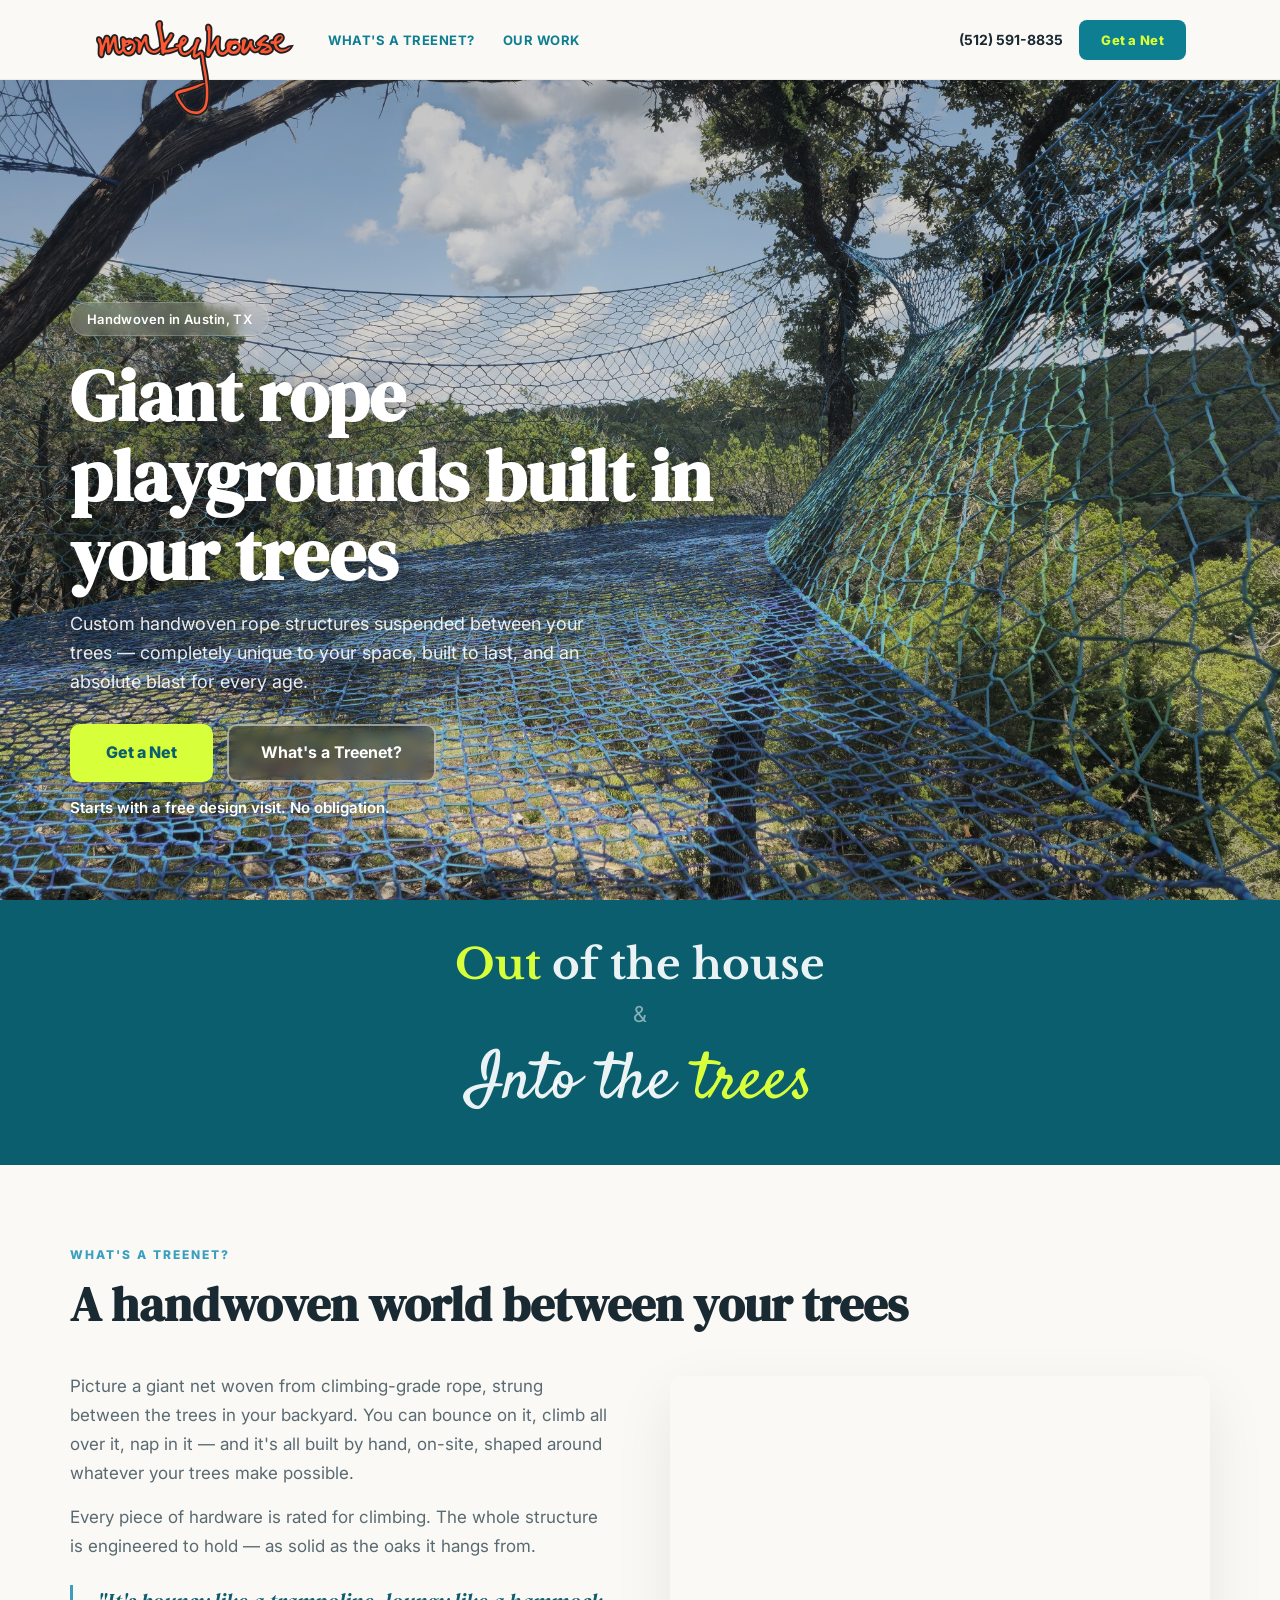
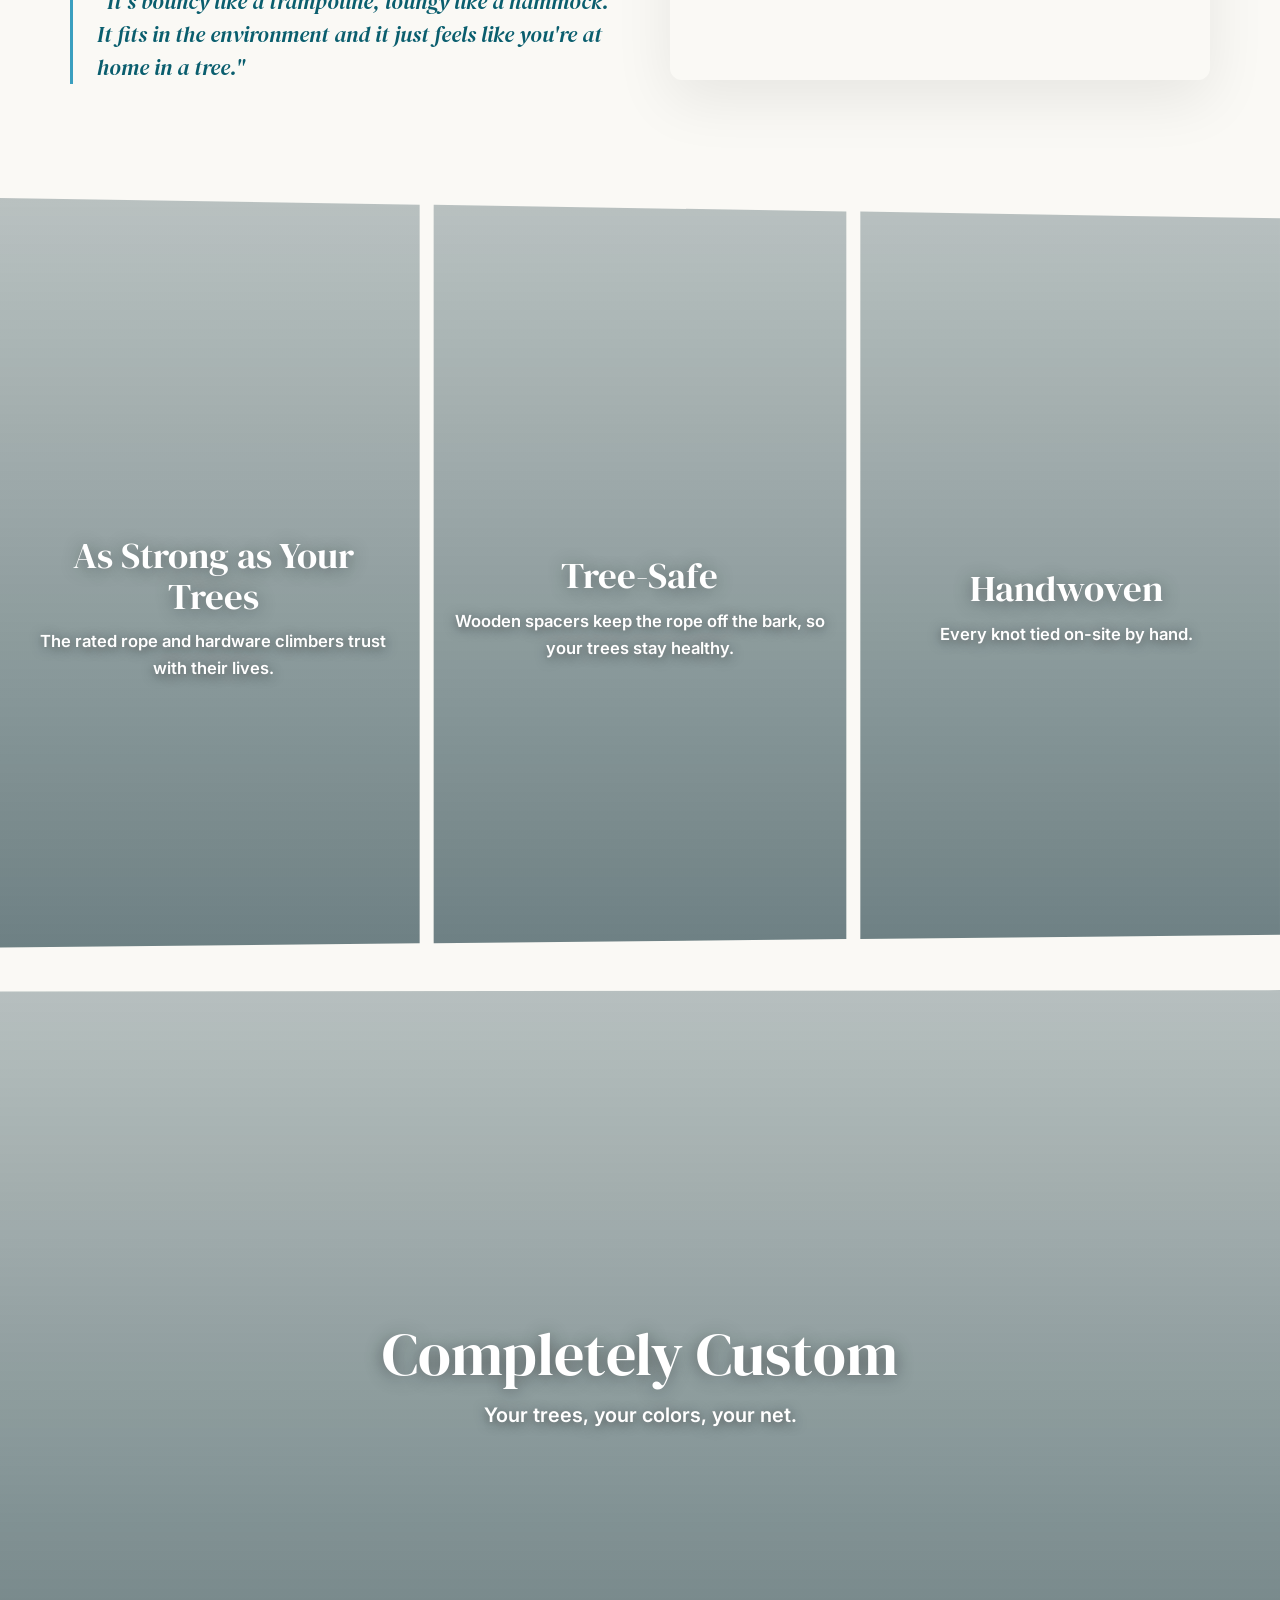
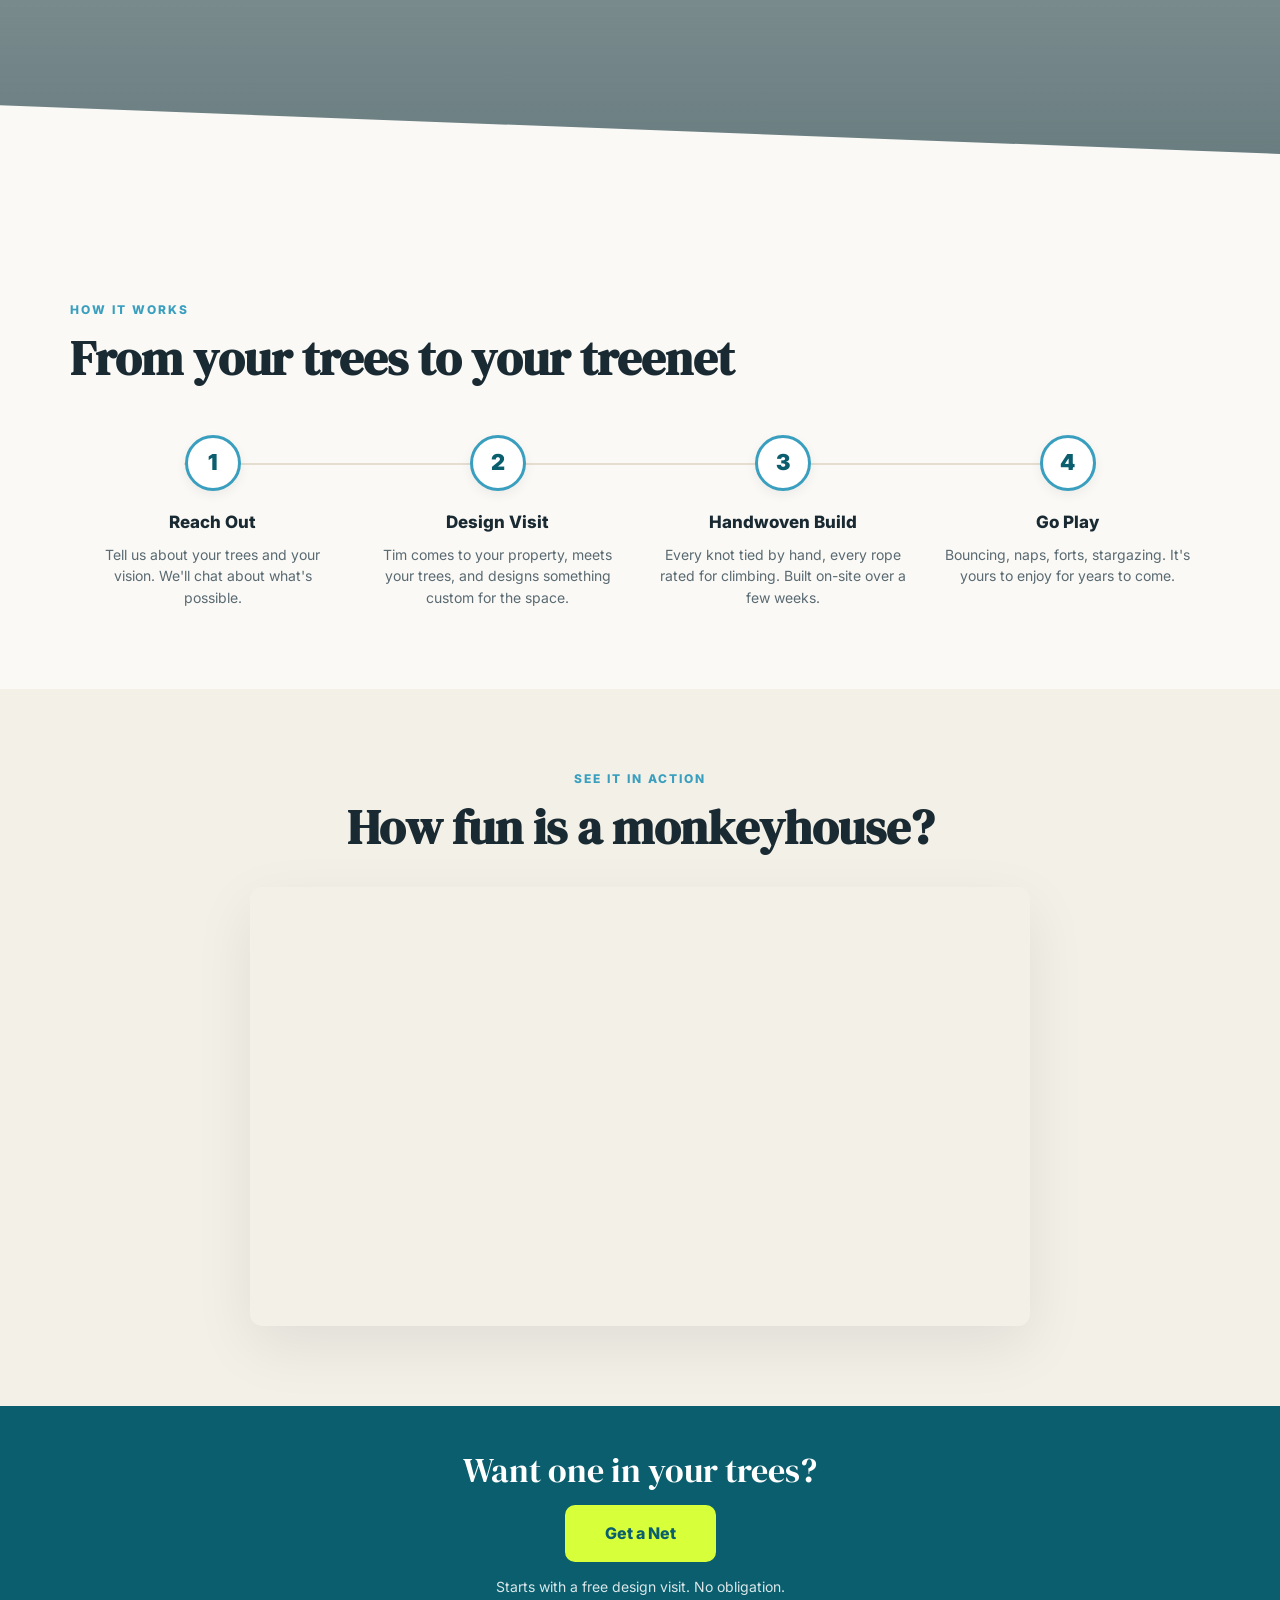
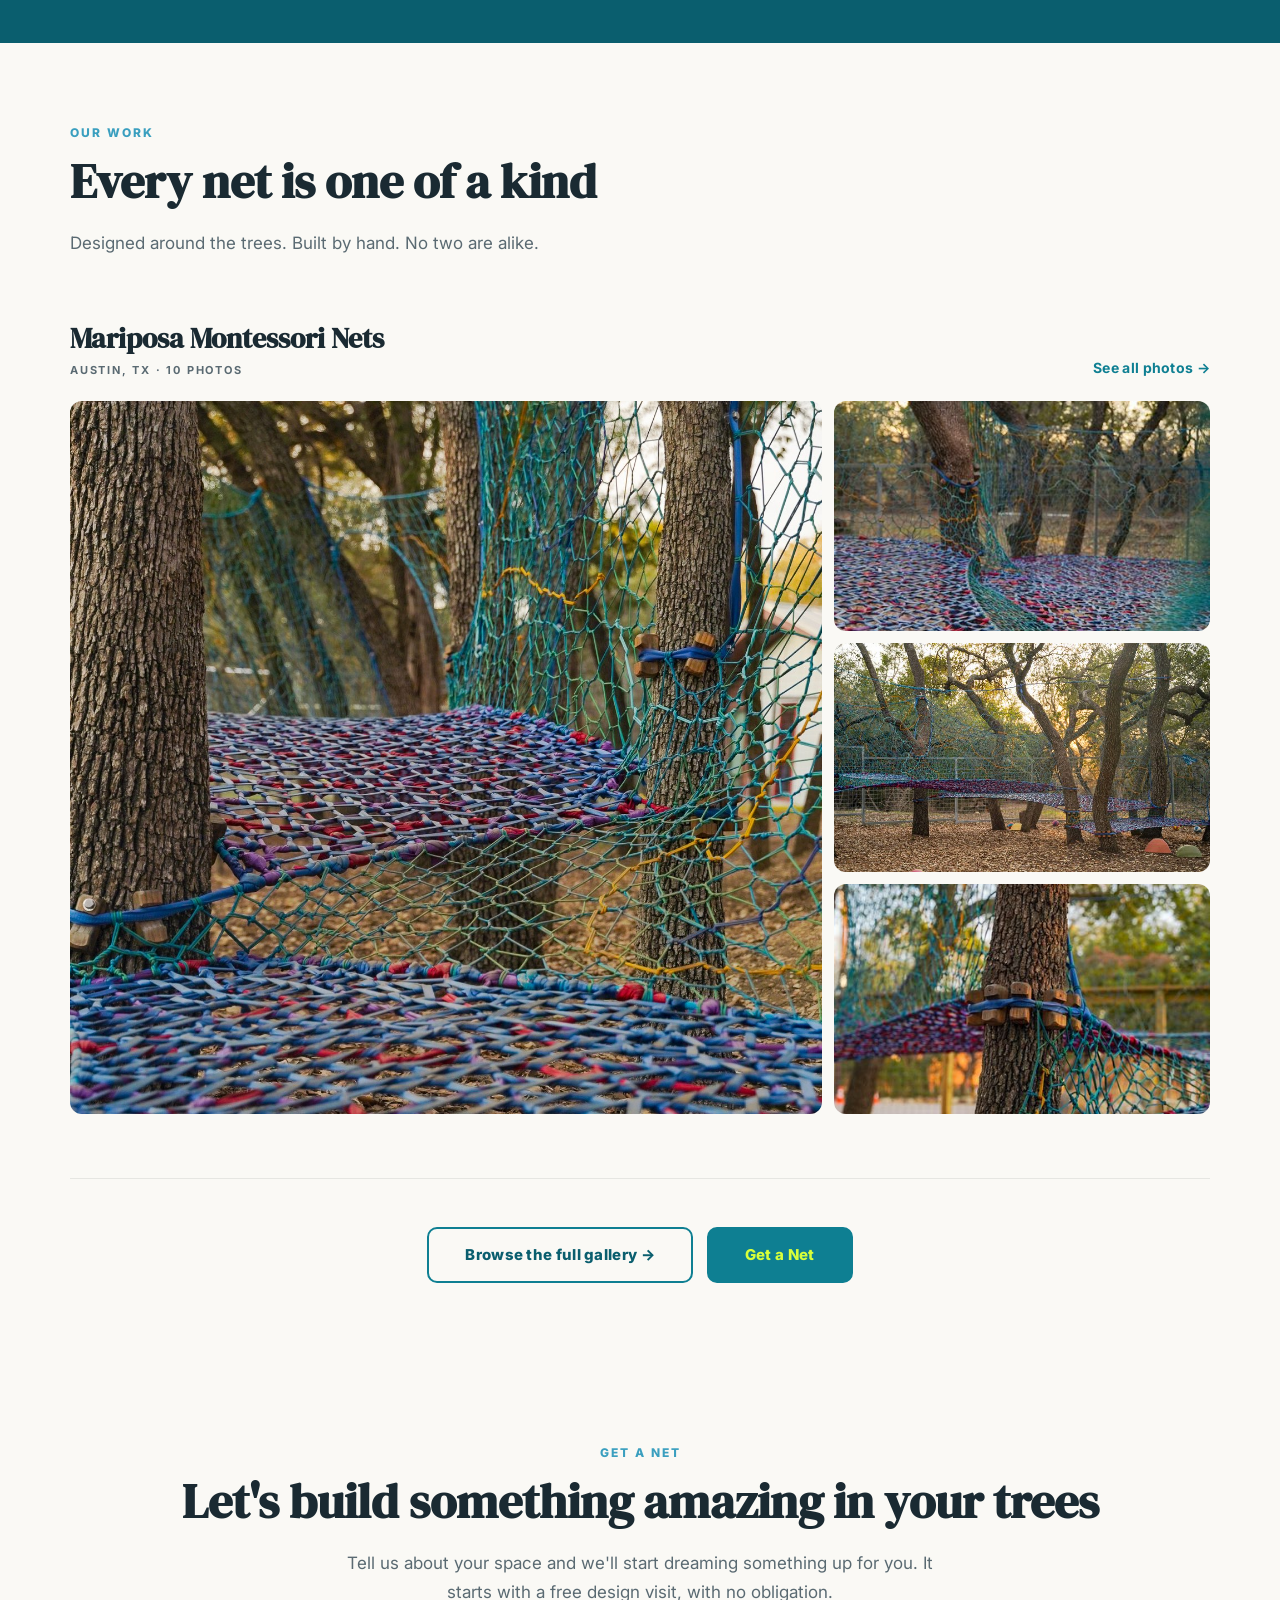
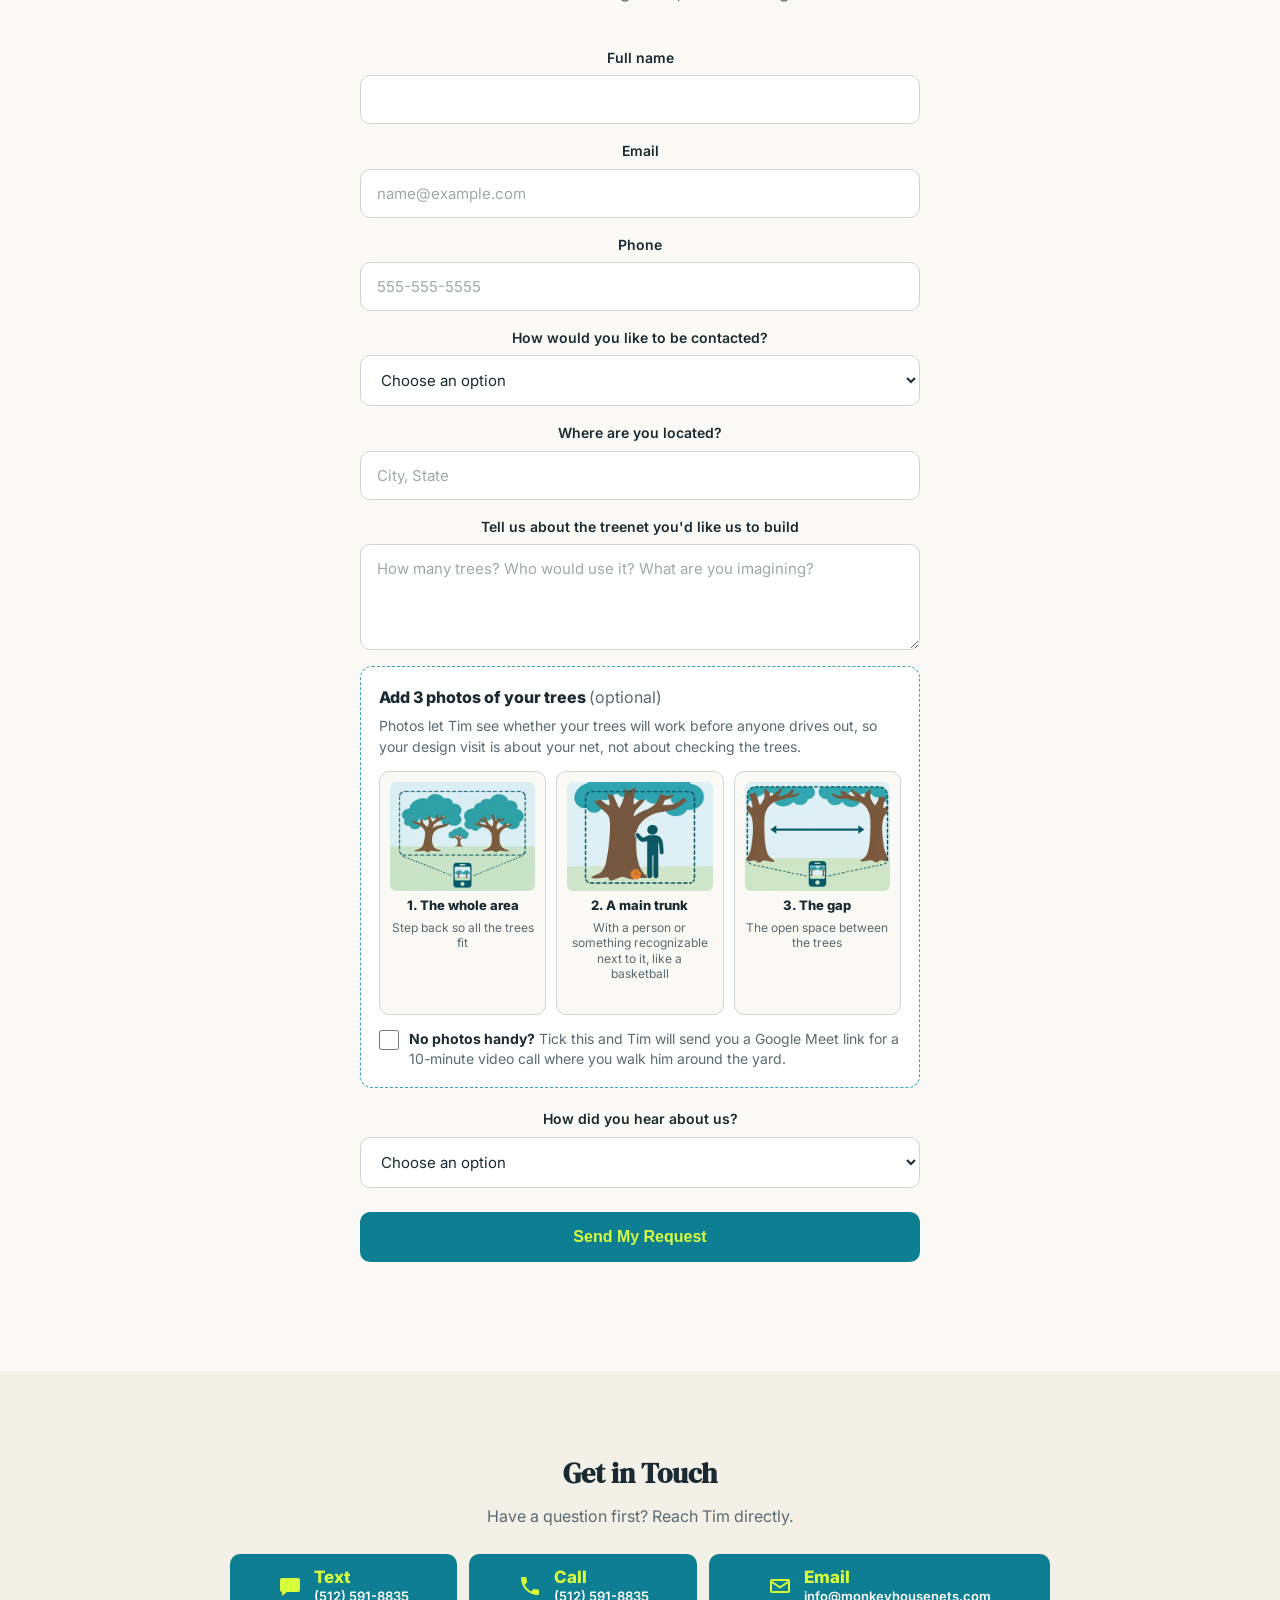
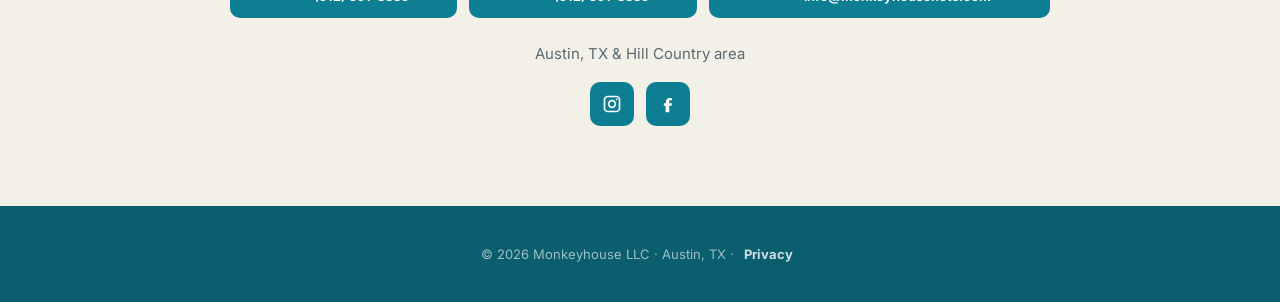
==== index.html @ 9260297c "Phone: nav buttons right-aligned, room around the hero badge, hide the small hero line Co-Authored-B" ====
<!doctype html>
<html lang="en">
<head>
  <meta charset="utf-8" />
  <meta name="viewport" content="width=device-width, initial-scale=1" />
  <title>Monkeyhouse Treenets — Custom Handwoven Treenets in Austin, TX</title>
  <meta name="description" content="Custom handwoven treenets in Austin, TX. Play, lounge, and explore in the trees." />
  <link rel="canonical" href="https://www.monkeyhousenets.com/" />
  <link rel="icon" href="/favicon.ico" sizes="48x48" />
  <link rel="apple-touch-icon" href="/apple-touch-icon.png" />
  <link rel="preload" as="image" href="hero.jpg" fetchpriority="high" />
  <meta property="og:site_name" content="Monkeyhouse Treenets" />
  <meta property="og:type" content="website" />
  <meta property="og:url" content="https://www.monkeyhousenets.com/" />
  <meta property="og:title" content="Monkeyhouse Treenets — Custom Handwoven Treenets in Austin, TX" />
  <meta property="og:description" content="Custom handwoven treenets in Austin, TX. Play, lounge, and explore in the trees." />
  <meta property="og:image" content="https://www.monkeyhousenets.com/og-image.jpg" />
  <meta property="og:image:width" content="1200" />
  <meta property="og:image:height" content="630" />
  <meta name="twitter:card" content="summary_large_image" />
  <link rel="preconnect" href="https://fonts.googleapis.com" />
  <link href="https://fonts.googleapis.com/css2?family=DM+Serif+Display&family=Inter:wght@400;600;700;800&family=Libre+Baskerville:wght@700&family=Satisfy&display=swap" rel="stylesheet" />
  <link rel="stylesheet" href="site.css" />
  <link rel="stylesheet" href="lightbox.css" />
  <style>
    /* === MONKEYHOUSE — based on iteration-2-a ===
       Editorial foundation, intro band, trust strip, linear How It Works.
       Videos: explainer = lGE6RxsOahc, fun = nJPGnibpANs */

    [id] {
      scroll-margin-top: 40px;
    }

    /* --- HERO --- */
    .hero {
      margin-top: var(--nav-h);
      min-height: calc(100vh - var(--nav-h));
      background: linear-gradient(170deg, rgba(0,0,0,.25) 0%, rgba(0,0,0,.10) 60%), url("hero.jpg");
      background-size: cover; background-position: center 40%;
      display: flex; align-items: flex-end;
      padding: 0 24px 80px;
    }
    .hero-content { max-width: 1140px; margin: 0 auto; width: 100%; }
    .hero-badge {
      display: inline-block; background: rgba(255,255,255,.15);
      backdrop-filter: blur(6px);
      border: 1px solid rgba(255,255,255,.2);
      padding: 6px 16px; border-radius: 100px;
      color: #fff; font-size: 13px; font-weight: 600; letter-spacing: .3px;
      margin-bottom: 20px;
    }
    .hero h1 {
      font-family: 'DM Serif Display', serif;
      font-size: clamp(42px, 6vw, 72px);
      color: #fff; line-height: 1.1; max-width: 700px;
      text-shadow: 0 4px 30px rgba(0,0,0,.4);
      margin-bottom: 16px;
    }
    .hero p {
      color: rgba(255,255,255,.9);
      font-size: 18px; max-width: 520px; line-height: 1.6;
      text-shadow: 0 2px 10px rgba(0,0,0,.3);
      margin-bottom: 28px;
    }
    .hero-ctas { display: flex; gap: 14px; flex-wrap: wrap; }
    .hero .hero-note {
      margin: 14px 0 0; font-size: 15px; font-weight: 600;
      color: #fff; text-shadow: 0 2px 10px rgba(0,0,0,.55);
    }
    /* Phones: room around the badge, and no small line under the buttons (Tim, 2026-11-11) */
    @media (max-width: 768px) {
      .hero { padding-top: 30px; }
      .hero-badge { margin-bottom: 30px; }
      .hero .hero-note { display: none; }
    }
    .btn-primary {
      display: inline-block;
      background: var(--neon); color: var(--teal-deep);
      padding: 16px 36px; border-radius: 10px;
      font-weight: 800; font-size: 16px; text-decoration: none;
      transition: transform .2s, box-shadow .2s;
      box-shadow: 0 8px 30px rgba(0,0,0,.2);
    }
    .btn-primary:hover { transform: translateY(-2px); box-shadow: 0 12px 40px rgba(0,0,0,.3); }
    .btn-secondary {
      display: inline-block;
      background: rgba(0,0,0,.35); color: #fff;
      border: 2px solid rgba(255,255,255,.5);
      backdrop-filter: blur(6px);
      padding: 14px 32px; border-radius: 10px;
      font-weight: 700; font-size: 16px; text-decoration: none;
      transition: border-color .2s, background .2s;
    }
    .btn-secondary:hover { border-color: #fff; background: rgba(0,0,0,.5); }

    /* --- INTRO BAND --- */
    .intro-band {
      background: var(--teal-deep); color: #fff;
      text-align: center; padding: 32px 24px;
    }
    .intro-band p {
      max-width: 720px; margin: 0 auto; line-height: 1.55;
    }
    .band-formal {
      font-family: 'Libre Baskerville', serif;
      font-size: clamp(26px, 4vw, 42px);
      font-weight: 700; color: rgba(255,255,255,.92);
      margin: 0; line-height: 1.3;
    }
    .band-formal em { font-style: normal; color: var(--neon); }
    .band-amp {
      font-size: 22px; color: rgba(255,255,255,.5);
      margin: 4px 0;
    }
    .band-playful {
      font-family: 'Satisfy', cursive;
      font-size: clamp(40px, 6vw, 66px);
      color: rgba(255,255,255,.92);
      margin: 0; line-height: 1.3;
    }
    .band-playful em { font-style: normal; color: var(--neon); }

    /* --- SECTIONS --- */
    section { padding: 80px 24px; }
    .section-inner { max-width: 1140px; margin: 0 auto; }
    .section-label {
      font-size: 12px; font-weight: 800; letter-spacing: 2px; text-transform: uppercase;
      color: var(--teal); margin-bottom: 12px;
    }
    .section-title {
      font-family: 'DM Serif Display', serif;
      font-size: clamp(32px, 4vw, 48px);
      color: var(--text); line-height: 1.15; margin-bottom: 20px;
    }
    .section-body { font-size: 17px; color: var(--text-light); max-width: 620px; line-height: 1.7; }

    /* --- WHAT'S A TREENET --- */
    .whats-section { background: var(--cream); }
    .whats-grid { display: grid; grid-template-columns: 1fr 1fr; gap: 60px; align-items: center; margin-top: 40px; }
    .whats-video {
      border-radius: 12px; overflow: hidden;
      box-shadow: 0 20px 60px rgba(0,0,0,.08);
    }
    .whats-video iframe { width: 100%; aspect-ratio: 16/9; display: block; border: 0; }
    .whats-quote {
      font-family: 'DM Serif Display', serif;
      font-size: 22px; color: var(--teal-deep); line-height: 1.5;
      border-left: 3px solid var(--teal); padding-left: 24px; margin-top: 24px;
      font-style: italic;
    }

    /* --- ABOUT TIM (currently hidden — see TODO below) --- */
    .about-section { background: var(--warm-white); }
    .about-grid {
      display: grid; grid-template-columns: 1fr 1.2fr; gap: 52px;
      align-items: center; margin-top: 40px;
    }
    .about-photo {
      aspect-ratio: 3/4; border-radius: 12px;
      background: linear-gradient(135deg, var(--teal) 0%, var(--teal-deep) 100%);
      display: flex; align-items: center; justify-content: center;
      color: rgba(255,255,255,.5); font-size: 15px; font-weight: 600;
      box-shadow: 0 20px 60px rgba(0,0,0,.08);
      overflow: hidden;
    }
    .about-photo img { width: 100%; height: 100%; object-fit: cover; display: block; }
    .about-text blockquote {
      font-family: 'DM Serif Display', serif;
      font-size: 20px; line-height: 1.55; color: var(--teal-deep);
      border-left: 3px solid var(--teal); padding-left: 22px; margin-top: 24px;
      font-style: italic;
    }

    /* --- HOW IT WORKS --- */
    .how-section { background: var(--cream); }
    .how-steps {
      display: grid; grid-template-columns: repeat(4, 1fr); gap: 0;
      margin-top: 48px; position: relative;
    }
    .how-steps::before {
      content: ''; position: absolute; top: 28px; left: 10%; right: 10%;
      height: 2px; background: var(--sand);
    }
    .how-step { text-align: center; position: relative; padding: 0 16px; }
    .how-num {
      width: 56px; height: 56px; border-radius: 50%;
      background: #fff; border: 3px solid var(--teal);
      color: var(--teal-deep); font-weight: 900; font-size: 22px;
      display: inline-flex; align-items: center; justify-content: center;
      margin-bottom: 18px; position: relative; z-index: 2;
      box-shadow: 0 4px 12px rgba(0,0,0,.06);
    }
    .how-step h3 { font-size: 17px; font-weight: 800; margin-bottom: 8px; color: var(--text); }
    .how-step p { font-size: 14px; color: var(--text-light); line-height: 1.55; }

    /* --- TRUST BANDS ---
       Four photo bands. Each photo is fixed to the screen and its band is a
       window onto it, so the page appears to slide over the photos. The
       cream breaks between bands are wedges, each a different shape: every
       band is clipped to a four-sided polygon, and neighbouring bands overlap
       by --z so the slanted edges meet. --a/--b are the left/right height of
       a band's top break, --a2/--b2 of the break below it, --wl/--wr the
       cream gap at the left/right end. Tim chose this look 2026-11-11. */
    .trust-bands { --z: calc(5vw + 56px); background: var(--cream); padding: 0; }
    .trust-band {
      position: relative; color: #fff; overflow: hidden;
      height: calc(72vh + 2 * var(--z)); margin-top: calc(-1 * var(--z));
      display: flex; align-items: center; justify-content: center;
      clip-path: polygon(0 calc(var(--a) + var(--wl)), 100% calc(var(--b) + var(--wr)),
                         100% calc(100% - var(--z) + var(--b2)), 0 calc(100% - var(--z) + var(--a2)));
    }
    .trust-band:first-child { margin-top: 0; }
    .trust-band img {
      position: fixed; inset: 0; width: 100%; height: 100%;
      object-fit: cover; object-position: var(--pos, center);
      transform: scale(var(--zoom, 1)); transform-origin: var(--zo, center);
    }
    .trust-band::after {
      content: ""; position: absolute; inset: 0;
      background: linear-gradient(180deg, rgba(6,40,48,.25), rgba(6,40,48,.62));
    }
    .trust-band-text { position: relative; z-index: 1; text-align: center; padding: 0 24px; max-width: 760px; }
    .trust-band-text h3 {
      font-family: 'DM Serif Display', serif; font-weight: 400;
      font-size: clamp(32px, 6vw, 60px); line-height: 1.1; text-shadow: 0 2px 18px rgba(0,0,0,.45);
    }
    .trust-band-text p {
      font-size: clamp(16px, 2.2vw, 20px); font-weight: 600; margin-top: 12px;
      text-shadow: 0 2px 12px rgba(0,0,0,.55);
    }
    /* Desktop: the first three bands share one row (three tall windows),
       then Custom gets its own band. Phones keep all four stacked.
       Tim chose this 2026-11-11 to shorten the scroll on desktop. */
    .trust-trio { display: contents; }
    .trust-trio .trust-band:nth-child(1) { --i: 0; --lt: 0px; --lb: 0px; --rt: 7px; --rb: 7px; }
    .trust-trio .trust-band:nth-child(2) { --i: 1; --lt: 7px; --lb: 7px; --rt: 7px; --rb: 7px; }
    .trust-trio .trust-band:nth-child(3) { --i: 2; --lt: 7px; --lb: 7px; --rt: 0px; --rb: 0px; }
    @media (min-width: 900px) {
      .trust-trio {
        display: grid; grid-template-columns: repeat(3, 1fr); height: calc(72vh + 2 * var(--z));
        --T0: calc(0.6vw + 26px); --T1: calc(2.2vw + 26px); --B0: 1.2vw; --B1: 0.2vw;
      }
      .trust-trio .trust-band {
        height: 100%; margin-top: 0;
        clip-path: polygon(
          var(--lt) calc(var(--T0) + (var(--T1) - var(--T0)) * var(--i) / 3),
          calc(100% - var(--rt)) calc(var(--T0) + (var(--T1) - var(--T0)) * (var(--i) + 1) / 3),
          calc(100% - var(--rb)) calc(100% - var(--z) + var(--B0) + (var(--B1) - var(--B0)) * (var(--i) + 1) / 3),
          var(--lb) calc(100% - var(--z) + var(--B0) + (var(--B1) - var(--B0)) * var(--i) / 3));
      }
      .trust-trio .trust-band img { left: calc(var(--i) * 100% / 3); right: auto; width: calc(100% / 3 + 2px); }
      .trust-trio .trust-band-text h3 { font-size: clamp(26px, 2.9vw, 40px); }
      .trust-trio .trust-band-text p { font-size: clamp(15px, 1.3vw, 18px); }
    }
    @media (prefers-reduced-motion: reduce) { .trust-band img { position: absolute; } .trust-trio .trust-band img { left: 0; width: 100%; } }

    /* --- FUN VIDEO --- */
    .fun-video-section { background: var(--warm-white); text-align: center; }
    .fun-video-wrap {
      max-width: 780px; margin: 32px auto 0;
      border-radius: 12px; overflow: hidden;
      box-shadow: 0 20px 60px rgba(0,0,0,.08);
    }
    .fun-video-wrap iframe { width: 100%; aspect-ratio: 16/9; display: block; border: 0; }

    /* --- GALLERY: OPTION B (Asymmetric Mosaic, Mast/Aesop) --- */
    .gallery-section { background: var(--cream); }
    .project-block { margin-top: 64px; }
    .project-block:first-of-type { margin-top: 48px; }
    .project-header {
      display: flex; justify-content: space-between; align-items: flex-end;
      margin-bottom: 22px; flex-wrap: wrap; gap: 14px;
    }
    .project-header-left { display: flex; flex-direction: column; gap: 6px; }
    .project-title {
      font-family: 'DM Serif Display', serif;
      font-size: clamp(20px, 2.2vw, 28px);
      color: var(--text); line-height: 1.2;
    }
    .project-meta {
      font-size: 11px; color: var(--text-light);
      letter-spacing: 1.8px; text-transform: uppercase; font-weight: 700;
    }
    .project-see-all {
      color: var(--teal-dark); text-decoration: none;
      font-weight: 700; font-size: 14px; letter-spacing: .3px; white-space: nowrap;
    }
    .project-see-all:hover { color: var(--teal-deep); }
    .project-mosaic {
      display: grid;
      grid-template-columns: 2fr 1fr;
      grid-template-rows: 1fr 1fr 1fr;
      gap: 12px;
      aspect-ratio: 16/10;
    }
    .project-mosaic .project-photo {
      display: block;
      border-radius: 12px;
      overflow: hidden;
      background: var(--sand);
      cursor: pointer;
    }
    .project-mosaic .project-photo img {
      width: 100%; height: 100%; object-fit: cover; display: block;
      transition: transform .5s ease;
    }
    .project-mosaic .project-photo:hover img { transform: scale(1.04); }
    .project-mosaic .feature { grid-column: 1; grid-row: 1 / 4; }

    /* "Browse the full gallery →" CTA below the project blocks. Discoverable
       path to gallery.html for users scrolling the homepage; the nav also
       points "Our Work" at gallery.html. */
    .gallery-section-cta {
      text-align: center;
      margin-top: 64px;
      padding-top: 48px;
      border-top: 1px solid rgba(0,0,0,.08);
    }
    .gallery-section-cta-btn {
      display: inline-block;
      padding: 14px 36px;
      background: transparent;
      color: var(--teal-deep);
      border: 2px solid var(--teal-dark);
      border-radius: 10px;
      text-decoration: none;
      font-weight: 800;
      font-size: 15px;
      letter-spacing: .3px;
      transition: background .2s, color .2s, transform .2s, box-shadow .2s;
    }
    .gallery-section-cta { display: flex; gap: 14px; justify-content: center; flex-wrap: wrap; }
    .gallery-section-cta-btn.is-primary { background: var(--teal-dark); color: var(--neon); }
    .gallery-section-cta-btn:hover {
      background: var(--teal-dark);
      color: var(--neon);
      transform: translateY(-1px);
      box-shadow: 0 8px 24px rgba(14,127,146,.25);
    }

    /* --- TESTIMONIALS (currently hidden — see TODO below) --- */
    .testimonials-section { background: var(--teal-deep); color: #fff; }
    .testimonials-section .section-label { color: var(--neon); }
    .testimonials-section .section-title { color: #fff; }
    .testimonial-cards { display: grid; grid-template-columns: repeat(3, 1fr); gap: 24px; margin-top: 48px; }
    .testimonial-card {
      background: rgba(255,255,255,.08); border: 1px solid rgba(255,255,255,.12);
      border-radius: 16px; padding: 32px;
    }
    .testimonial-stars { color: var(--neon); font-size: 18px; margin-bottom: 16px; letter-spacing: 2px; }
    .testimonial-text { font-size: 15px; line-height: 1.7; color: rgba(255,255,255,.88); margin-bottom: 20px; }
    .testimonial-author { font-weight: 700; font-size: 14px; }
    .testimonial-location { font-size: 13px; color: rgba(255,255,255,.5); }

    /* --- GET A NET --- */
    .getanet-section { background: var(--cream); }
    .form-container { max-width: 560px; margin: 40px auto 0; }
    .form-container label {
      display: flex; flex-direction: column; gap: 6px;
      font-size: 14px; font-weight: 600; color: var(--text); margin-bottom: 16px;
    }
    .form-container input,
    .form-container select,
    .form-container textarea {
      padding: 14px 16px; border: 1px solid #d0d5d8;
      border-radius: 10px; font-size: 15px; font-family: inherit;
      background: #fff; color: var(--text); transition: border-color .2s;
    }
    .form-container input:focus,
    .form-container select:focus,
    .form-container textarea:focus {
      outline: none; border-color: var(--teal);
      box-shadow: 0 0 0 3px rgba(58,159,191,.15);
    }
    .form-container input::placeholder,
    .form-container textarea::placeholder { color: #a0a8ae; }
    .form-container textarea { resize: vertical; }
    .form-container select { appearance: auto; }
    .phone-req { font-weight: 400; color: var(--text-light); }
    .form-submit {
      width: 100%; padding: 16px; border: 0; border-radius: 10px;
      background: var(--teal-dark); color: var(--neon);
      font-weight: 800; font-size: 16px; cursor: pointer;
      transition: transform .2s, box-shadow .2s; margin-top: 8px;
    }
    .form-submit:hover { transform: translateY(-1px); box-shadow: 0 8px 24px rgba(14,127,146,.25); }

    /* --- PHOTO STEP (Get a Net) ---
       Three optional photos so Tim can judge the trees before driving out.
       Photos are shrunk in the browser before sending (Netlify allows 8 MB per
       submission and one file per input), so phone photos always fit. */
    .photo-step {
      text-align: left; margin: 4px 0 20px; padding: 18px;
      border: 1px dashed var(--teal); border-radius: 12px; background: #fff;
    }
    .photo-step h3 { font-size: 16px; font-weight: 800; color: var(--text); margin-bottom: 4px; }
    .photo-step .photo-why { font-size: 14px; color: var(--text-light); line-height: 1.5; margin-bottom: 14px; }
    .photo-slots { display: grid; grid-template-columns: repeat(3, 1fr); gap: 10px; }
    .form-container .photo-slot {
      position: relative; margin: 0; gap: 6px; cursor: pointer;
      border: 1px solid #d0d5d8; border-radius: 10px; padding: 10px;
      background: var(--cream); text-align: center; font-size: 13px; line-height: 1.3;
      transition: border-color .2s, background .2s;
    }
    .photo-slot:hover, .photo-slot:focus-within { border-color: var(--teal); }
    .photo-slot .slot-guide { width: 100%; height: auto; aspect-ratio: 4/3; object-fit: cover; display: block; border-radius: 6px; }
    .photo-slot .slot-name { font-weight: 800; color: var(--text); }
    .photo-slot .slot-tip { font-weight: 400; color: var(--text-light); font-size: 12px; }
    .photo-slot input[type="file"] {
      position: absolute; inset: 0; opacity: 0; cursor: pointer; padding: 0; border: 0; width: 100%; height: 100%;
    }
    .photo-slot .slot-thumb { display: none; width: 100%; aspect-ratio: 4/3; object-fit: cover; border-radius: 6px; }
    .photo-slot.has-photo { border-color: var(--teal-dark); background: rgba(58,159,191,.10); }
    .photo-slot.has-photo .slot-guide { display: none; }
    .photo-slot.has-photo .slot-thumb { display: block; }
    .photo-slot .slot-state { font-size: 12px; font-weight: 700; color: var(--teal-dark); min-height: 1.3em; }
    .form-container .video-alt {
      flex-direction: row; align-items: flex-start; gap: 10px; margin: 14px 0 0;
      font-weight: 400; font-size: 14px; color: var(--text-light); line-height: 1.45;
    }
    .form-container .video-alt input { width: 20px; height: 20px; padding: 0; margin-top: 1px; flex: none; }
    .video-alt b { color: var(--text); }
    .form-status { font-size: 14px; color: var(--teal-deep); font-weight: 700; min-height: 1.4em; margin-top: 10px; }
    @media (max-width: 520px) {
      .photo-slots { grid-template-columns: 1fr; }
      .form-container .photo-slot { display: grid; grid-template-columns: 96px 1fr; align-items: center; text-align: left; gap: 4px 12px; }
      .photo-slot .slot-guide, .photo-slot .slot-thumb { grid-row: 1 / 4; }
    }

    /* --- CONTACT ---
       One form on the page (Get a Net). This section is three plain buttons:
       text, call, email. The second form was removed 2026-11-11 so install
       leads don't arrive without a phone, location or photos. */
    .contact-section { background: var(--warm-white); }
    .contact-grid { max-width: 820px; margin: 0 auto; }
    .contact-info { text-align: center; }
    .contact-info h3 { font-family: 'DM Serif Display', serif; font-size: 28px; margin-bottom: 8px; }
    .contact-lead { color: var(--text-light); font-size: 16px; margin-bottom: 24px; }
    .contact-btns { display: grid; grid-template-columns: 1fr 1fr 1.5fr; gap: 12px; }
    .contact-btn {
      display: flex; align-items: center; justify-content: center; gap: 12px;
      min-height: 64px; padding: 12px 16px; border-radius: 10px;
      background: var(--teal-dark); color: #fff; text-decoration: none; text-align: left;
      transition: transform .2s, box-shadow .2s;
    }
    .contact-btn:hover { transform: translateY(-1px); box-shadow: 0 8px 24px rgba(14,127,146,.25); }
    .contact-btn svg { width: 24px; height: 24px; fill: var(--neon); flex: none; }
    .contact-btn span { display: flex; flex-direction: column; line-height: 1.25; min-width: 0; }
    .contact-btn b { font-size: 17px; font-weight: 800; color: var(--neon); }
    .contact-btn small { font-size: 13px; font-weight: 600; color: #fff; white-space: nowrap; }
    .contact-area { color: var(--text-light); margin-top: 24px; font-size: 15px; }
    .contact-socials { display: flex; gap: 12px; margin-top: 16px; justify-content: center; }
    .contact-socials a {
      width: 44px; height: 44px; border-radius: 10px; background: var(--teal-dark);
      display: flex; align-items: center; justify-content: center;
      color: #fff; text-decoration: none; transition: transform .2s;
    }
    .contact-socials a:hover { transform: translateY(-2px); }
    .contact-socials svg { width: 20px; height: 20px; fill: currentColor; }

    /* --- RESPONSIVE (page-specific; shared nav/menu/footer rules live in site.css) --- */
    @media (max-width: 768px) {
      .project-see-all { padding: 12px 0; }
      .hero { min-height: 60vh; padding: 0 20px 40px; background-position: center bottom; }
      .hero h1 { font-size: clamp(32px, 8vw, 48px); }
      .hero p { font-size: 16px; }
      .hero-ctas { flex-direction: column; gap: 12px; align-items: flex-start; }
      .btn-primary, .btn-secondary {
        text-align: center; width: auto;
        padding: 14px 24px; font-size: 15px;
      }

      .intro-band { padding: 24px 20px; }
      .band-formal { font-size: clamp(20px, 5vw, 30px); }
      .band-playful { font-size: clamp(30px, 8vw, 48px); }
      .band-amp { font-size: 18px; }

      section { padding: 56px 20px; }
      .section-title { font-size: clamp(26px, 6vw, 36px); }

      .whats-grid { grid-template-columns: 1fr; gap: 28px; }
      .whats-quote { font-size: 18px; }


      .about-grid { grid-template-columns: 1fr; gap: 28px; }
      .about-photo { aspect-ratio: 4/3; max-height: 300px; }
      .about-text blockquote { font-size: 18px; }

      .how-steps { grid-template-columns: 1fr 1fr; gap: 24px; }
      .how-steps::before { display: none; }
      .how-num { width: 48px; height: 48px; font-size: 20px; }

      .project-mosaic {
        grid-template-columns: 1fr 1fr;
        grid-template-rows: auto auto auto;
        aspect-ratio: auto;
        gap: 8px;
      }
      .project-mosaic .feature {
        grid-column: 1 / 3; grid-row: 1;
        aspect-ratio: 16/9;
      }
      .project-mosaic .project-photo:nth-child(2),
      .project-mosaic .project-photo:nth-child(3) {
        aspect-ratio: 1/1;
      }
      .project-mosaic .project-photo:nth-child(4) {
        grid-column: 1 / 3;
        aspect-ratio: 16/9;
      }
      .project-header { margin-bottom: 14px; align-items: flex-start; }
      .project-block { margin-top: 44px; }

      .gallery-section-cta { margin-top: 48px; padding-top: 36px; }
      .gallery-section-cta-btn { padding: 12px 28px; font-size: 14px; }

      .testimonial-cards { grid-template-columns: 1fr; gap: 16px; }
      .testimonial-card { padding: 24px; }

      .form-container { max-width: 100%; }
      .form-container input,
      .form-container select,
      .form-container textarea { font-size: 16px; }

      .contact-btns { grid-template-columns: 1fr; }
      .contact-btn { justify-content: flex-start; padding: 12px 20px; }
    }
  </style>
  <script type="application/ld+json">
{
  "@context": "https://schema.org",
  "@type": "LocalBusiness",
  "name": "Monkeyhouse LLC",
  "alternateName": "Monkeyhouse Treenets",
  "description": "Custom handwoven treenet installations — giant rope play structures suspended between trees, designed and built on-site in Austin, TX.",
  "url": "https://www.monkeyhousenets.com/",
  "telephone": "+1-512-591-8835",
  "email": "info@monkeyhousenets.com",
  "image": "https://www.monkeyhousenets.com/og-image.jpg",
  "logo": "https://www.monkeyhousenets.com/monkeyhouse-logo-transparent.png",
  "address": { "@type": "PostalAddress", "addressLocality": "Austin", "addressRegion": "TX", "addressCountry": "US" },
  "areaServed": "Austin, TX and the Texas Hill Country",
  "sameAs": [
    "https://www.instagram.com/monkeyhousenets",
    "https://www.facebook.com/profile.php?id=61556323751576"
  ]
}
  </script>
  <meta name="facebook-domain-verification" content="5o0bofhl8zgxo69jd2jdhpxmfpbdxf" />
  <!-- Meta Pixel — active; set MH_PIXEL_ID back to 'REPLACE_WITH_PIXEL_ID' to disable -->
  <script>
    window.MH_PIXEL_ID = '1337002154614135';
    if (window.MH_PIXEL_ID !== 'REPLACE_WITH_PIXEL_ID') {
      !function(f,b,e,v,n,t,s){if(f.fbq)return;n=f.fbq=function(){n.callMethod?
      n.callMethod.apply(n,arguments):n.queue.push(arguments)};if(!f._fbq)f._fbq=n;
      n.push=n;n.loaded=!0;n.version='2.0';n.queue=[];t=b.createElement(e);t.async=!0;
      t.src=v;s=b.getElementsByTagName(e)[0];s.parentNode.insertBefore(t,s)}(window,
      document,'script','https://connect.facebook.net/en_US/fbevents.js');
      fbq('init', window.MH_PIXEL_ID);
      fbq('track', 'PageView');
    }
  </script>
</head>
<body>

<!-- NAV -->
<nav class="nav">
  <div class="nav-bg"></div>
  <div class="nav-inner">
    <a class="nav-logo-link" href="#" aria-label="Monkeyhouse, back to top"><img class="nav-logo" src="monkeyhouse-logo-nav.png" alt="Monkeyhouse" width="404" height="200" /></a>
    <div class="nav-links">
      <a href="#whats-a-treenet">What's a Treenet?</a>
      <!-- TODO post-launch: re-enable <a href="#about">About</a> once the About Tim section is unhidden -->
      <a href="gallery.html">Our Work</a>
    </div>
    <div class="nav-right">
      <a class="nav-phone" href="tel:+15125918835" data-contact-link>(512) 591-8835</a>
      <a class="nav-cta" href="#getanet">Get a Net</a>
      <button class="menu-btn" aria-label="Open menu" aria-expanded="false">&#9776;</button>
    </div>
  </div>
  <div class="mobile-menu" id="mobileMenu">
    <a href="#whats-a-treenet">What's a Treenet?</a>
    <!-- TODO post-launch: re-enable <a href="#about">About</a> -->
    <a href="gallery.html">Our Work</a>
    <a href="#getanet">Get a Net</a>
    <a href="tel:+15125918835">(512) 591-8835</a>
    <a href="mailto:info@monkeyhousenets.com">info@monkeyhousenets.com</a>
  </div>
</nav>

<!-- HERO -->
<section class="hero">
  <div class="hero-content">
    <div class="hero-badge">Handwoven in Austin, TX</div>
    <h1>Giant rope playgrounds built in your trees</h1>
    <p>Custom handwoven rope structures suspended between your trees — completely unique to your space, built to last, and an absolute blast for every age.</p>
    <div class="hero-ctas">
      <a class="btn-primary" href="#getanet">Get a Net</a>
      <a class="btn-secondary" href="#whats-a-treenet">What's a Treenet?</a>
    </div>
    <p class="hero-note">Starts with a free design visit. No obligation.</p>
  </div>
</section>

<!-- INTRO BAND -->
<div class="intro-band">
  <p class="band-formal"><em>Out</em> of the house</p>
  <p class="band-amp">&amp;</p>
  <p class="band-playful">Into the <em>trees</em></p>
</div>

<!-- WHAT'S A TREENET -->
<section id="whats-a-treenet" class="whats-section">
  <div class="section-inner">
    <div class="section-label">What's a Treenet?</div>
    <h2 class="section-title">A handwoven world between your trees</h2>
    <div class="whats-grid">
      <div>
        <p class="section-body">
          Picture a giant net woven from climbing-grade rope, strung between the trees in your backyard. You can bounce on it, climb all over it, nap in it — and it's all built by hand, on-site, shaped around whatever your trees make possible.
        </p>
        <p class="section-body" style="margin-top: 16px;">
          Every piece of hardware is rated for climbing. The whole structure is engineered to hold — as solid as the oaks it hangs from.
        </p>
        <p class="whats-quote">
          "It's bouncy like a trampoline, loungy like a hammock. It fits in the environment and it just feels like you're at home in a tree."
        </p>
      </div>
      <div class="whats-video">
        <iframe
          loading="lazy"
          src="https://www.youtube-nocookie.com/embed/nJPGnibpANs?rel=0&modestbranding=1"
          title="The Ultimate Treenet Experience"
          allow="accelerometer; autoplay; clipboard-write; encrypted-media; gyroscope; picture-in-picture; web-share"
          allowfullscreen>
        </iframe>
      </div>
    </div>
  </div>
</section>

<!-- TRUST BANDS (photo bands the page slides over; see the CSS note) -->
<section class="trust-bands" aria-label="Why Monkeyhouse">
  <div class="trust-trio">
  <div class="trust-band" style="--a:0.6vw;--b:2.2vw;--a2:3.8vw;--b2:0.6vw;--wl:26px;--wr:26px;--pos:48% center">
    <img data-src="rope.jpg" data-small="rope.jpg" alt="" decoding="async" />
    <div class="trust-band-text"><h3>As Strong as Your Trees</h3><p>The rated rope and hardware climbers trust with their lives.</p></div>
  </div>
  <div class="trust-band" style="--a:3.8vw;--b:0.6vw;--a2:0.9vw;--b2:3.3vw;--wl:22px;--wr:46px;--pos:center 46%;--zoom:1.3;--zo:50% 70%">
    <img data-src="trust/tree.jpg" data-small="trust/tree-1000.jpg" alt="" decoding="async" />
    <div class="trust-band-text"><h3>Tree-Safe</h3><p>Wooden spacers keep the rope off the bark, so your trees stay healthy.</p></div>
  </div>
  <div class="trust-band" style="--a:0.9vw;--b:3.3vw;--a2:2.6vw;--b2:1.4vw;--wl:50px;--wr:28px;--pos:center">
    <img data-src="trust/woven.jpg" data-small="trust/woven.jpg" alt="" decoding="async" />
    <div class="trust-band-text"><h3>Handwoven</h3><p>Every knot tied on-site by hand.</p></div>
  </div>
  </div>
  <div class="trust-band" style="--a:2.6vw;--b:1.4vw;--a2:0.4vw;--b2:4.2vw;--wl:26px;--wr:40px;--pos:center">
    <img data-src="trust/custom.jpg" data-small="trust/custom-1000.jpg" alt="" decoding="async" />
    <div class="trust-band-text"><h3>Completely Custom</h3><p>Your trees, your colors, your net.</p></div>
  </div>
</section>
<script>
  // Trust bands: the four photos load when the visitor gets within about two
  // screens of them (the browser's own lazy loading can't see a fixed photo
  // behind a clipped band). Narrow screens get the smaller file.
  (function () {
    const wrap = document.querySelector('.trust-bands');
    if (!wrap) return;
    const load = () => wrap.querySelectorAll('img[data-src]').forEach(img => {
      const small = window.innerWidth * (window.devicePixelRatio || 1) <= 1100;
      img.src = small ? img.dataset.small : img.dataset.src;
      img.removeAttribute('data-src');
    });
    if (!('IntersectionObserver' in window)) return load();
    const io = new IntersectionObserver(es => {
      if (es.some(e => e.isIntersecting)) { load(); io.disconnect(); }
    }, { rootMargin: '200% 0px' });
    io.observe(wrap);
  })();
</script>

<!-- ============================================================
     TODO (post-launch): ABOUT TIM
     Hidden until Tim has a real headshot.
     To re-enable:
       1. Uncomment the <section> block below.
       2. Inside .about-photo, replace the placeholder text with:
            <img src="tim-photo.jpg" alt="Tim, builder of Monkeyhouse treenets" />
          (drop the photo file into this folder).
       3. Re-enable the "About" link in the nav (two spots: desktop + mobile).
     ============================================================ -->
<!--
<section id="about" class="about-section">
  <div class="section-inner">
    <div class="about-grid">
      <div class="about-photo">Photo of Tim</div>
      <div class="about-text">
        <div class="section-label">The Builder</div>
        <h2 class="section-title">Built by hand, with love for the craft</h2>
        <p class="section-body">
          Tim is a highliner, rope nerd, and the person behind every Monkeyhouse treenet. He weaves every net by hand, on-site, working with the trees to create something that's completely unique to your space.
        </p>
        <p class="section-body" style="margin-top: 12px;">
          Every detail matters — from the hardware that protects your trees to the paracord patterns that catch the light. These aren't products. They're handmade places to play, lounge, and feel wonder.
        </p>
        <blockquote>
          "Every treenet is so much fun to build because it's dependent on the trees — you work with the tree and the tree tells you what's possible."
        </blockquote>
      </div>
    </div>
  </div>
</section>
-->

<!-- HOW IT WORKS -->
<section id="how-it-works" class="how-section">
  <div class="section-inner">
    <div class="section-label">How It Works</div>
    <h2 class="section-title">From your trees to your treenet</h2>
    <div class="how-steps">
      <div class="how-step">
        <div class="how-num">1</div>
        <h3>Reach Out</h3>
        <p>Tell us about your trees and your vision. We'll chat about what's possible.</p>
      </div>
      <div class="how-step">
        <div class="how-num">2</div>
        <h3>Design Visit</h3>
        <p>Tim comes to your property, meets your trees, and designs something custom for the space.</p>
      </div>
      <div class="how-step">
        <div class="how-num">3</div>
        <h3>Handwoven Build</h3>
        <p>Every knot tied by hand, every rope rated for climbing. Built on-site over a few weeks.</p>
      </div>
      <div class="how-step">
        <div class="how-num">4</div>
        <h3>Go Play</h3>
        <p>Bouncing, naps, forts, stargazing. It's yours to enjoy for years to come.</p>
      </div>
    </div>
  </div>
</section>

<!-- FUN VIDEO -->
<section class="fun-video-section">
  <div class="section-inner" style="text-align: center;">
    <div class="section-label">See It In Action</div>
    <h2 class="section-title">How fun is a monkeyhouse?</h2>
    <div class="fun-video-wrap">
      <iframe
        loading="lazy"
        src="https://www.youtube-nocookie.com/embed/lGE6RxsOahc?rel=0&modestbranding=1"
        title="How Fun Is Monkeyhouse?"
        allow="accelerometer; autoplay; clipboard-write; encrypted-media; gyroscope; picture-in-picture; web-share"
        allowfullscreen>
      </iframe>
    </div>
  </div>
</section>

<!-- MID-PAGE CTA: keeps the main button within reach between the hero and the form -->
<div class="mid-cta">
  <p>Want one in your trees?</p>
  <a class="mid-cta-btn" href="#getanet">Get a Net</a>
  <span class="mid-cta-note">Starts with a free design visit. No obligation.</span>
</div>

<!-- GALLERY (Option B: Asymmetric Mosaic) -->
<section id="gallery" class="gallery-section">
  <div class="section-inner">
    <div class="section-label">Our Work</div>
    <h2 class="section-title">Every net is one of a kind</h2>
    <p class="section-body">Designed around the trees. Built by hand. No two are alike.</p>

    <!-- AUTO-GALLERY-INSERT-HERE -->
    <!-- AUTO-PROJECT-START:mariposa-montessori-nets -->
    <div class="project-block" data-project-slug="mariposa-montessori-nets" data-project-title="Mariposa Montessori Nets">
      <div class="project-header">
        <div class="project-header-left">
          <h3 class="project-title">Mariposa Montessori Nets</h3>
          <div class="project-meta">Austin, TX &middot; 10 photos</div>
        </div>
        <a class="project-see-all" href="gallery.html#mariposa-montessori-nets">See all photos &rarr;</a>
      </div>
      <div class="project-mosaic">
        <a class="project-photo feature"
           href="gallery.html#mariposa-montessori-nets"
           data-lightbox="mariposa-montessori-nets"
           data-src="gallery/mariposa-montessori-nets/dsc04040.jpg"
           data-gallery-href="gallery.html#mariposa-montessori-nets">
          <img src="gallery/mariposa-montessori-nets/thumbs/dsc04040.jpg"
               srcset="gallery/mariposa-montessori-nets/thumbs/dsc04040.jpg 450w, gallery/mariposa-montessori-nets/dsc04040.jpg 1350w"
               sizes="(max-width: 768px) 100vw, 740px"
               width="1350" height="2400"
               alt="Mariposa Montessori Nets" loading="lazy" />
        </a>
        <a class="project-photo"
           href="gallery.html#mariposa-montessori-nets"
           data-lightbox="mariposa-montessori-nets"
           data-src="gallery/mariposa-montessori-nets/dsc04057.jpg"
           data-gallery-href="gallery.html#mariposa-montessori-nets">
          <img src="gallery/mariposa-montessori-nets/thumbs/dsc04057.jpg"
               srcset="gallery/mariposa-montessori-nets/thumbs/dsc04057.jpg 450w, gallery/mariposa-montessori-nets/dsc04057.jpg 1350w"
               sizes="(max-width: 768px) 50vw, 365px"
               width="1350" height="2400"
               alt="Mariposa Montessori Nets" loading="lazy" />
        </a>
        <a class="project-photo"
           href="gallery.html#mariposa-montessori-nets"
           data-lightbox="mariposa-montessori-nets"
           data-src="gallery/mariposa-montessori-nets/dsc04062.jpg"
           data-gallery-href="gallery.html#mariposa-montessori-nets">
          <img src="gallery/mariposa-montessori-nets/thumbs/dsc04062.jpg"
               srcset="gallery/mariposa-montessori-nets/thumbs/dsc04062.jpg 800w, gallery/mariposa-montessori-nets/dsc04062.jpg 2400w"
               sizes="(max-width: 768px) 50vw, 365px"
               width="2400" height="1350"
               alt="Mariposa Montessori Nets" loading="lazy" />
        </a>
        <a class="project-photo"
           href="gallery.html#mariposa-montessori-nets"
           data-lightbox="mariposa-montessori-nets"
           data-src="gallery/mariposa-montessori-nets/dsc04071.jpg"
           data-gallery-href="gallery.html#mariposa-montessori-nets">
          <img src="gallery/mariposa-montessori-nets/thumbs/dsc04071.jpg"
               srcset="gallery/mariposa-montessori-nets/thumbs/dsc04071.jpg 450w, gallery/mariposa-montessori-nets/dsc04071.jpg 1350w"
               sizes="(max-width: 768px) 50vw, 365px"
               width="1350" height="2400"
               alt="Mariposa Montessori Nets" loading="lazy" />
        </a>
      </div>
    </div>
    <!-- AUTO-PROJECT-END:mariposa-montessori-nets -->

    <div class="gallery-section-cta">
      <a class="gallery-section-cta-btn" href="gallery.html">Browse the full gallery &rarr;</a>
      <a class="gallery-section-cta-btn is-primary" href="#getanet">Get a Net</a>
    </div>

  </div>
</section>

<!-- ============================================================
     TODO (post-launch): TESTIMONIALS
     Hidden until Tim has real reviews from real clients.
     To re-enable:
       1. Replace each placeholder card below with a real quote,
          author name, and city.
       2. Uncomment the <section> block.
     Quote template lives below so future entries match the layout.
     ============================================================ -->
<!--
<section class="testimonials-section">
  <div class="section-inner">
    <div class="section-label">What People Say</div>
    <h2 class="section-title">The kids haven't come inside since</h2>
    <div class="testimonial-cards">
      <div class="testimonial-card">
        <div class="testimonial-stars">&#9733;&#9733;&#9733;&#9733;&#9733;</div>
        <p class="testimonial-text">"REAL QUOTE GOES HERE."</p>
        <div class="testimonial-author">— Real Client Name</div>
        <div class="testimonial-location">City, TX</div>
      </div>
      <div class="testimonial-card">
        <div class="testimonial-stars">&#9733;&#9733;&#9733;&#9733;&#9733;</div>
        <p class="testimonial-text">"REAL QUOTE GOES HERE."</p>
        <div class="testimonial-author">— Real Client Name</div>
        <div class="testimonial-location">City, TX</div>
      </div>
      <div class="testimonial-card">
        <div class="testimonial-stars">&#9733;&#9733;&#9733;&#9733;&#9733;</div>
        <p class="testimonial-text">"REAL QUOTE GOES HERE."</p>
        <div class="testimonial-author">— Real Client Name</div>
        <div class="testimonial-location">City, TX</div>
      </div>
    </div>
  </div>
</section>
-->

<!-- GET A NET -->
<section id="getanet" class="getanet-section">
  <div class="section-inner" style="text-align: center;">
    <div class="section-label">Get a Net</div>
    <h2 class="section-title">Let's build something amazing in your trees</h2>
    <p class="section-body" style="margin: 0 auto 8px;">Tell us about your space and we'll start dreaming something up for you. It starts with a free design visit, with no obligation.</p>
    <div class="form-container">
      <form name="get-a-net" method="POST" action="/thanks.html?form=get-a-net" enctype="multipart/form-data" data-netlify="true" data-netlify-honeypot="bot-field">
        <input type="hidden" name="form-name" value="get-a-net" />
        <p hidden><label>Don't fill this out: <input name="bot-field" /></label></p>
        <label>Full name <input name="full_name" type="text" required autocomplete="name" /></label>
        <label>Email <input name="email" type="email" required placeholder="name@example.com" autocomplete="email" /></label>
        <label><span>Phone <span class="phone-req" id="phone-req" hidden>(needed so Tim can reach you that way)</span></span> <input name="phone" type="tel" placeholder="555-555-5555" autocomplete="tel" /></label>
        <label>How would you like to be contacted?
          <select name="contact_method">
            <option value="">Choose an option</option>
            <option>Email</option>
            <option>Phone call</option>
            <option>Text</option>
          </select>
        </label>
        <label>Where are you located? <input name="location" type="text" placeholder="City, State" autocomplete="address-level2" /></label>
        <label>Tell us about the treenet you'd like us to build
          <textarea name="project_details" rows="4" placeholder="How many trees? Who would use it? What are you imagining?"></textarea>
        </label>
        <!-- PHOTO STEP: optional, placed before "referral" so the CRM's form reader keeps
             the referral answer clean (unknown fields land in the project details). -->
        <div class="photo-step">
          <h3>Add 3 photos of your trees <span style="font-weight:400;color:var(--text-light)">(optional)</span></h3>
          <p class="photo-why">Photos let Tim see whether your trees will work before anyone drives out, so your design visit is about your net, not about checking the trees.</p>
          <div class="photo-slots">
          <label class="photo-slot" for="photo_wide">
            <img class="slot-guide" src="photo-guide/photo-guide-1-area.webp" alt="Diagram: step back so all the trees fit in the photo" width="720" height="540" loading="lazy" />
            <img class="slot-thumb" alt="" />
            <span class="slot-name">1. The whole area</span>
            <span class="slot-tip">Step back so all the trees fit</span>
            <span class="slot-state" aria-live="polite"></span>
            <input id="photo_wide" name="photo_wide" type="file" accept="image/*" />
          </label>
          <label class="photo-slot" for="photo_trunk">
            <img class="slot-guide" src="photo-guide/photo-guide-2-trunk.webp" alt="Diagram: a trunk with a person and a basketball next to it for scale" width="720" height="540" loading="lazy" />
            <img class="slot-thumb" alt="" />
            <span class="slot-name">2. A main trunk</span>
            <span class="slot-tip">With a person or something recognizable next to it, like a basketball</span>
            <span class="slot-state" aria-live="polite"></span>
            <input id="photo_trunk" name="photo_trunk" type="file" accept="image/*" />
          </label>
          <label class="photo-slot" for="photo_gap">
            <img class="slot-guide" src="photo-guide/photo-guide-3-gap.webp" alt="Diagram: the open space between two trees" width="720" height="540" loading="lazy" />
            <img class="slot-thumb" alt="" />
            <span class="slot-name">3. The gap</span>
            <span class="slot-tip">The open space between the trees</span>
            <span class="slot-state" aria-live="polite"></span>
            <input id="photo_gap" name="photo_gap" type="file" accept="image/*" />
          </label>
          </div>
          <label class="video-alt" for="video_call">
            <input id="video_call" name="video_call" type="checkbox" value="Yes, a 10-minute video call instead of photos" />
            <span><b>No photos handy?</b> Tick this and Tim will send you a Google Meet link for a 10-minute video call where you walk him around the yard.</span>
          </label>
        </div>
        <label>How did you hear about us?
          <select name="referral">
            <option value="">Choose an option</option>
            <option>Google</option>
            <option>ChatGPT or another AI</option>
            <option>Instagram</option>
            <option>Facebook</option>
            <option>Friend or neighbor</option>
            <option>Saw a net in person</option>
            <option>Other</option>
          </select>
        </label>
        <button class="form-submit" type="submit">Send My Request</button>
        <p class="form-status" id="form-status" aria-live="polite"></p>
      </form>
    </div>
  </div>
</section>

<!-- CONTACT -->
<section id="contact" class="contact-section">
  <div class="section-inner">
    <div class="contact-grid">
      <div class="contact-info">
        <h3>Get in Touch</h3>
        <p class="contact-lead">Have a question first? Reach Tim directly.</p>
        <div class="contact-btns">
          <a class="contact-btn" href="sms:+15125918835" data-contact-link>
            <svg viewBox="0 0 24 24" aria-hidden="true"><path d="M4 4h16a2 2 0 0 1 2 2v10a2 2 0 0 1-2 2H9l-5 4v-4H4a2 2 0 0 1-2-2V6a2 2 0 0 1 2-2z"/></svg>
            <span><b>Text</b><small>(512) 591-8835</small></span>
          </a>
          <a class="contact-btn" href="tel:+15125918835" data-contact-link>
            <svg viewBox="0 0 24 24" aria-hidden="true"><path d="M6.6 10.8a15.1 15.1 0 0 0 6.6 6.6l2.2-2.2a1 1 0 0 1 1-.25 11.4 11.4 0 0 0 3.6.6 1 1 0 0 1 1 1V20a1 1 0 0 1-1 1A17 17 0 0 1 3 4a1 1 0 0 1 1-1h3.5a1 1 0 0 1 1 1c0 1.25.2 2.45.6 3.6a1 1 0 0 1-.25 1l-2.25 2.2z"/></svg>
            <span><b>Call</b><small>(512) 591-8835</small></span>
          </a>
          <a class="contact-btn" href="mailto:info@monkeyhousenets.com" data-contact-link>
            <svg viewBox="0 0 24 24" aria-hidden="true"><path d="M4 5h16a2 2 0 0 1 2 2v10a2 2 0 0 1-2 2H4a2 2 0 0 1-2-2V7a2 2 0 0 1 2-2zm8 7.2L20 7H4l8 5.2zM4 9.3V17h16V9.3l-8 5.2-8-5.2z"/></svg>
            <span><b>Email</b><small>info@monkeyhousenets.com</small></span>
          </a>
        </div>
        <p class="contact-area">Austin, TX &amp; Hill Country area</p>
        <div class="contact-socials">
          <a href="https://www.instagram.com/monkeyhousenets" target="_blank" rel="noopener" aria-label="Instagram">
            <svg viewBox="0 0 24 24"><path d="M7 2h10a5 5 0 0 1 5 5v10a5 5 0 0 1-5 5H7a5 5 0 0 1-5-5V7a5 5 0 0 1 5-5zm10 2H7a3 3 0 0 0-3 3v10a3 3 0 0 0 3 3h10a3 3 0 0 0 3-3V7a3 3 0 0 0-3-3z"/><path d="M12 7a5 5 0 1 1 0 10 5 5 0 0 1 0-10zm0 2a3 3 0 1 0 0 6 3 3 0 0 0 0-6z"/><circle cx="17.5" cy="6.5" r="1"/></svg>
          </a>
          <a href="https://www.facebook.com/profile.php?id=61556323751576" target="_blank" rel="noopener" aria-label="Facebook">
            <svg viewBox="0 0 24 24"><path d="M13.5 22v-8h2.7l.4-3h-3.1V9.1c0-.9.3-1.6 1.6-1.6h1.6V5c-.3 0-1.4-.1-2.7-.1-2.7 0-4.5 1.6-4.5 4.6V11H7v3h2.1v8h4.4z"/></svg>
          </a>
        </div>
      </div>
    </div>
  </div>
</section>

<!-- FOOTER -->
<footer class="footer">
  &copy; <span id="footer-year">2026</span> Monkeyhouse LLC &middot; Austin, TX &middot; <a href="privacy.html">Privacy</a>
</footer>

<script>
  document.getElementById('footer-year').textContent = new Date().getFullYear();
  const menuBtn = document.querySelector('.menu-btn');
  const mobileMenu = document.getElementById('mobileMenu');
  menuBtn?.addEventListener('click', () => {
    const open = mobileMenu.classList.toggle('open');
    menuBtn.setAttribute('aria-expanded', open ? 'true' : 'false');
    menuBtn.textContent = open ? '✕' : '☰';
  });
  document.addEventListener('keydown', e => {
    if (e.key === 'Escape' && mobileMenu?.classList.contains('open')) {
      mobileMenu.classList.remove('open');
      menuBtn.setAttribute('aria-expanded', 'false');
      menuBtn.textContent = '☰';
      menuBtn.focus();
    }
  });
  mobileMenu?.querySelectorAll('a').forEach(link => {
    link.addEventListener('click', () => {
      mobileMenu.classList.remove('open');
      menuBtn.setAttribute('aria-expanded', 'false');
      menuBtn.textContent = '☰';
    });
  });
  document.querySelectorAll('[data-contact-link]').forEach(link => {
    link.addEventListener('click', () => { if (window.fbq) fbq('track', 'Contact'); });
  });
</script>
<script>
  // Photo step: show a thumbnail when a photo is picked, then shrink photos in the
  // browser before sending. Netlify takes 8 MB per submission and phone photos are
  // 3 to 6 MB each, so each one is resized to 1600 px on its long side (~300 KB).
  (function () {
    const form = document.querySelector('form[name="get-a-net"]');
    if (!form || !window.FormData || !window.fetch) return;   // old browsers: plain post
    const status = document.getElementById('form-status');
    const MAX = 1600;

    // A phone number is required only when the visitor asks for a text or a call.
    const method = form.querySelector('[name="contact_method"]');
    const phone = form.querySelector('[name="phone"]');
    const phoneReq = document.getElementById('phone-req');
    function syncPhone() {
      const need = method.value === 'Text' || method.value === 'Phone call';
      phone.required = need;
      phoneReq.hidden = !need;
    }
    method.addEventListener('change', syncPhone);
    syncPhone();

    form.querySelectorAll('.photo-slot input[type="file"]').forEach(input => {
      input.addEventListener('change', () => {
        const slotEl = input.closest('.photo-slot');
        const file = input.files && input.files[0];
        const thumb = slotEl.querySelector('.slot-thumb');
        const state = slotEl.querySelector('.slot-state');
        if (!file) { slotEl.classList.remove('has-photo'); state.textContent = ''; return; }
        thumb.src = URL.createObjectURL(file);
        slotEl.classList.add('has-photo');
        state.textContent = 'Added. Tap to change';
      });
    });

    function shrink(file) {
      return new Promise(resolve => {
        if (!file.type.startsWith('image/')) return resolve(file);
        const img = new Image();
        img.onload = () => {
          const scale = Math.min(1, MAX / Math.max(img.naturalWidth, img.naturalHeight));
          const c = document.createElement('canvas');
          c.width = Math.round(img.naturalWidth * scale);
          c.height = Math.round(img.naturalHeight * scale);
          c.getContext('2d').drawImage(img, 0, 0, c.width, c.height);
          c.toBlob(b => resolve(b ? new File([b], file.name.replace(/\.[^.]+$/, '') + '.jpg', { type: 'image/jpeg' }) : file),
                   'image/jpeg', 0.82);
        };
        img.onerror = () => resolve(file);   // e.g. HEIC the browser can't draw: send as-is
        img.src = URL.createObjectURL(file);
      });
    }

    form.addEventListener('submit', async e => {
      e.preventDefault();
      if (!form.reportValidity()) return;
      const btn = form.querySelector('.form-submit');
      btn.disabled = true;
      const data = new FormData(form);
      const picked = [];
      for (const input of form.querySelectorAll('.photo-slot input[type="file"]')) {
        const f = input.files && input.files[0];
        data.delete(input.name);
        if (f) { status.textContent = 'Preparing photos…'; data.append(input.name, await shrink(f)); picked.push(input.name); }
      }
      const thanks = form.dataset.thanks || '/thanks.html';
      const next = thanks + '?form=get-a-net&photos=' + picked.length;
      if (form.dataset.preview === 'true') { location.href = next; return; }   // local preview: nothing is sent
      status.textContent = picked.length ? 'Sending your request and photos…' : 'Sending…';
      try {
        const res = await fetch('/', { method: 'POST', body: data });
        if (!res.ok) throw new Error(res.status);
        location.href = next;
      } catch (err) {
        btn.disabled = false;
        status.textContent = "That didn't go through. Please try again, or text your photos to (512) 591-8835.";
      }
    });
  })();
</script>
<script src="lightbox.js" defer></script>
</body>
</html>
---- site.css ----
/* ============================================================
   site.css — shared site chrome for index.html and gallery.html.
   What belongs here: the pieces that must look identical on every
   page — the universal reset, :root design tokens, the fixed nav,
   the mobile menu, and the footer, plus their shared mobile rules
   and the reduced-motion accessibility fallback.
   What does NOT belong here: page-specific layout (hero, sections,
   gallery masonry, forms, project nav) — those stay inline in each
   page's own <style> block. Loaded before lightbox.css on both pages.
   ============================================================ */

*, *::before, *::after { box-sizing: border-box; margin: 0; padding: 0; }
html { scroll-behavior: smooth; }
body {
  font-family: 'Inter', ui-sans-serif, system-ui, sans-serif;
  color: #1a2a32;
  background: #faf9f5;
  line-height: 1.6;
}

:root {
  --teal: #3a9fbf;
  --teal-dark: #0e7f92;
  --teal-deep: #0a5e6e;
  --neon: #d7ff3a;
  --cream: #faf9f5;
  --warm-white: #f3f0e8;
  --sand: #e4ddd0;
  --text: #1a2a32;
  --text-light: #5a6a72;
  --nav-h: 80px;
}

/* --- NAV --- */
.nav {
  position: fixed; top: 0; left: 0; right: 0; z-index: 100;
  height: var(--nav-h);
  overflow: visible;
}
.nav-bg {
  position: absolute; top: 0; left: 0; right: 0;
  height: var(--nav-h);
  background: rgba(250,249,245,.85);
  backdrop-filter: blur(10px);
  border-bottom: 1px solid rgba(0,0,0,.06);
}
.nav-inner {
  max-width: 1140px; margin: 0 auto; padding: 0 24px;
  display: flex; align-items: center; height: var(--nav-h); gap: 32px;
  position: relative; z-index: 1;
}
.nav-logo-link {
  text-decoration: none;
  display: flex; align-items: flex-end;
}
.nav-logo {
  height: 100px; width: auto;
  display: block;
  margin-bottom: -55px;
}
.nav-links { display: flex; gap: 28px; flex: 1; }
.nav-links a {
  text-decoration: none; color: var(--teal-dark);
  font-weight: 700; font-size: 13px; letter-spacing: .5px; text-transform: uppercase;
}
.nav-links a:hover { color: var(--teal-deep); }
.nav-links a.is-current { color: var(--teal-deep); position: relative; }
.nav-links a.is-current::after {
  content: ''; position: absolute; left: 0; right: 0; bottom: -8px;
  height: 2px; background: var(--teal-deep);
}
.nav-right { display: flex; align-items: center; gap: 16px; }
.nav-phone { font-weight: 700; font-size: 14px; color: var(--text); text-decoration: none; }
.nav-phone:hover { color: var(--teal-deep); }
.nav-cta {
  background: var(--teal-dark); color: var(--neon);
  padding: 10px 22px; border-radius: 8px; text-decoration: none;
  font-weight: 800; font-size: 13px; letter-spacing: .3px;
  transition: transform .2s, box-shadow .2s;
}
.nav-cta:hover { transform: translateY(-1px); box-shadow: 0 6px 20px rgba(14,127,146,.3); }

/* --- MOBILE MENU --- */
.menu-btn {
  display: none; border: 0;
  background: rgba(0,0,0,.06); border-radius: 8px;
  width: 44px; height: 38px; font-size: 20px;
  cursor: pointer; color: var(--text);
}
.mobile-menu {
  display: none; flex-direction: column;
  position: absolute; top: var(--nav-h); left: 0; right: 0;
  background: rgba(250,249,245,.95);
  backdrop-filter: blur(12px);
  border-bottom: 1px solid rgba(0,0,0,.08);
  padding: 16px 24px 20px; gap: 14px;
  z-index: 100;
}
.mobile-menu.open { display: flex; }
.mobile-menu a {
  text-decoration: none; color: var(--teal-dark);
  font-weight: 700; font-size: 15px;
  padding: 8px 0; border-bottom: 1px solid rgba(0,0,0,.06);
}
.mobile-menu a:last-child { border-bottom: none; }

/* --- MID-PAGE CTA (homepage after the videos, bottom of the gallery page) --- */
.mid-cta {
  background: var(--teal-deep); color: #fff; text-align: center;
  padding: 44px 24px; display: flex; flex-direction: column; align-items: center; gap: 14px;
}
.mid-cta p { font-family: 'DM Serif Display', serif; font-size: clamp(24px, 3.2vw, 34px); line-height: 1.2; }
.mid-cta-btn {
  display: inline-block; background: var(--neon); color: var(--teal-deep);
  padding: 16px 40px; border-radius: 10px; text-decoration: none;
  font-weight: 800; font-size: 16px; transition: transform .2s, box-shadow .2s;
}
.mid-cta-btn:hover { transform: translateY(-2px); box-shadow: 0 12px 40px rgba(0,0,0,.3); }
.mid-cta-note { font-size: 14px; color: rgba(255,255,255,.85); }

/* --- FOOTER --- */
.footer {
  background: var(--teal-deep); padding: 24px;
  text-align: center; color: rgba(255,255,255,.6); font-size: 13px;
}
.footer a { color: rgba(255,255,255,.8); text-decoration: none; font-weight: 700; display: inline-block; padding: 14px 6px; }
.footer a:hover { text-decoration: underline; }

/* --- RESPONSIVE (shared chrome) --- */
@media (max-width: 768px) {
  .nav-links, .nav-phone { display: none; }
  .menu-btn { display: inline-block; }
  .nav-logo { height: 60px; margin-bottom: -30px; }
  .nav-inner { gap: 12px; }
  .nav-right { margin-left: auto; }
  .nav-cta { padding: 13px 18px; font-size: 13px; }
  .menu-btn { height: 44px; }
  .footer { padding: 20px 16px; }
}

@media (prefers-reduced-motion: reduce) {
  html { scroll-behavior: auto; }
  *, *::before, *::after { transition-duration: .01ms !important; animation-duration: .01ms !important; }
}
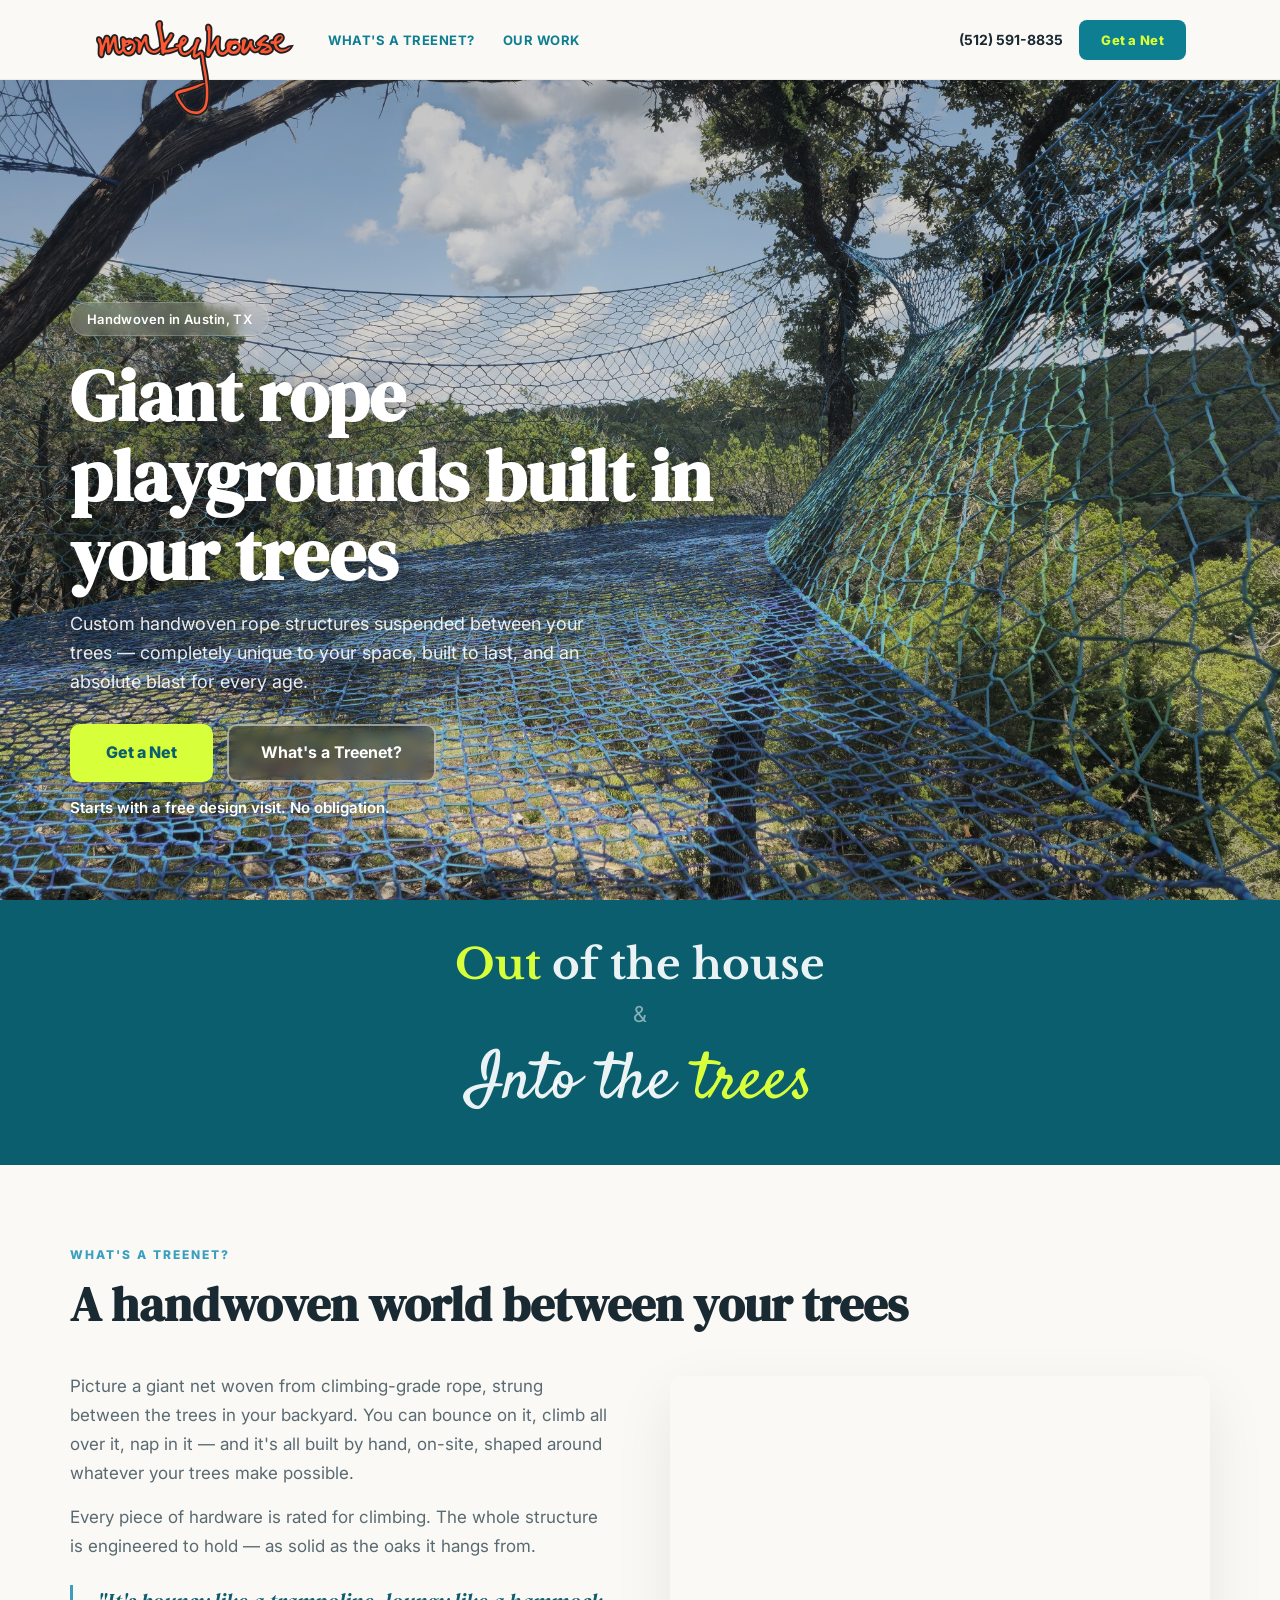
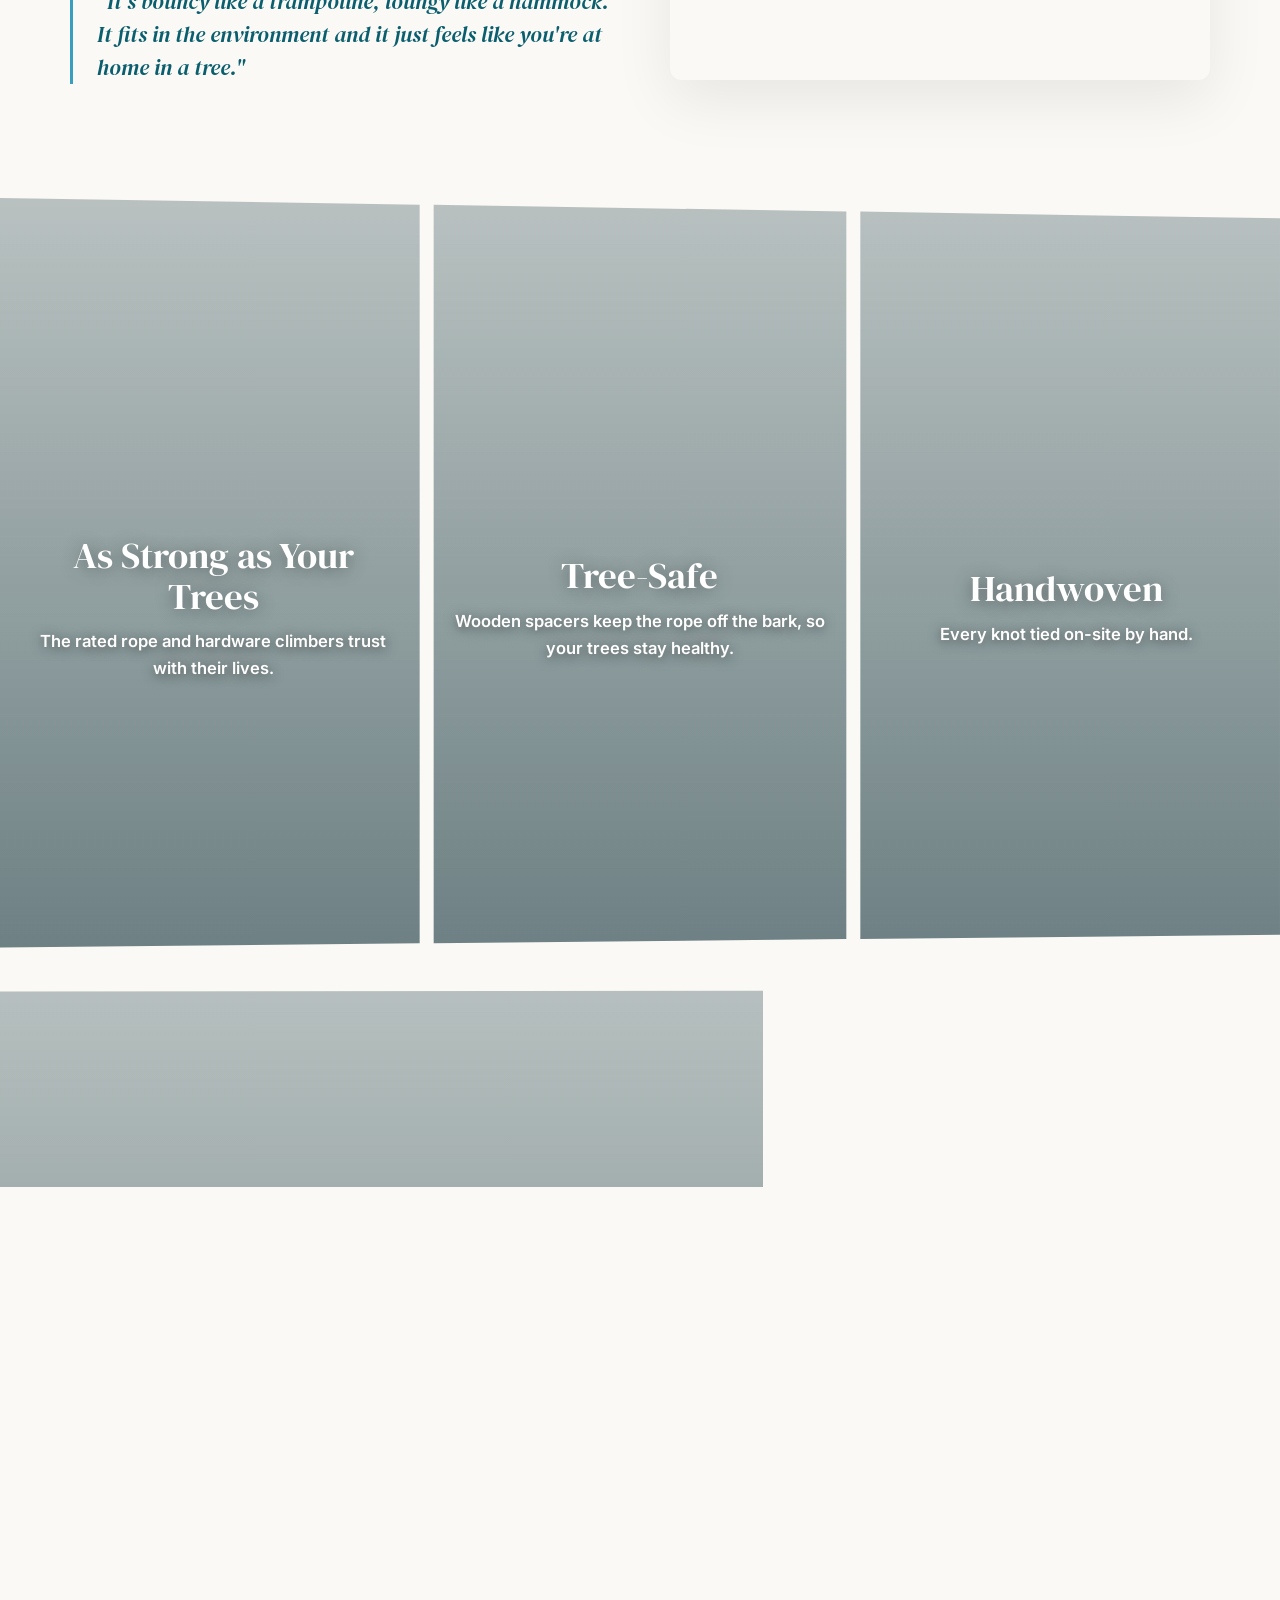
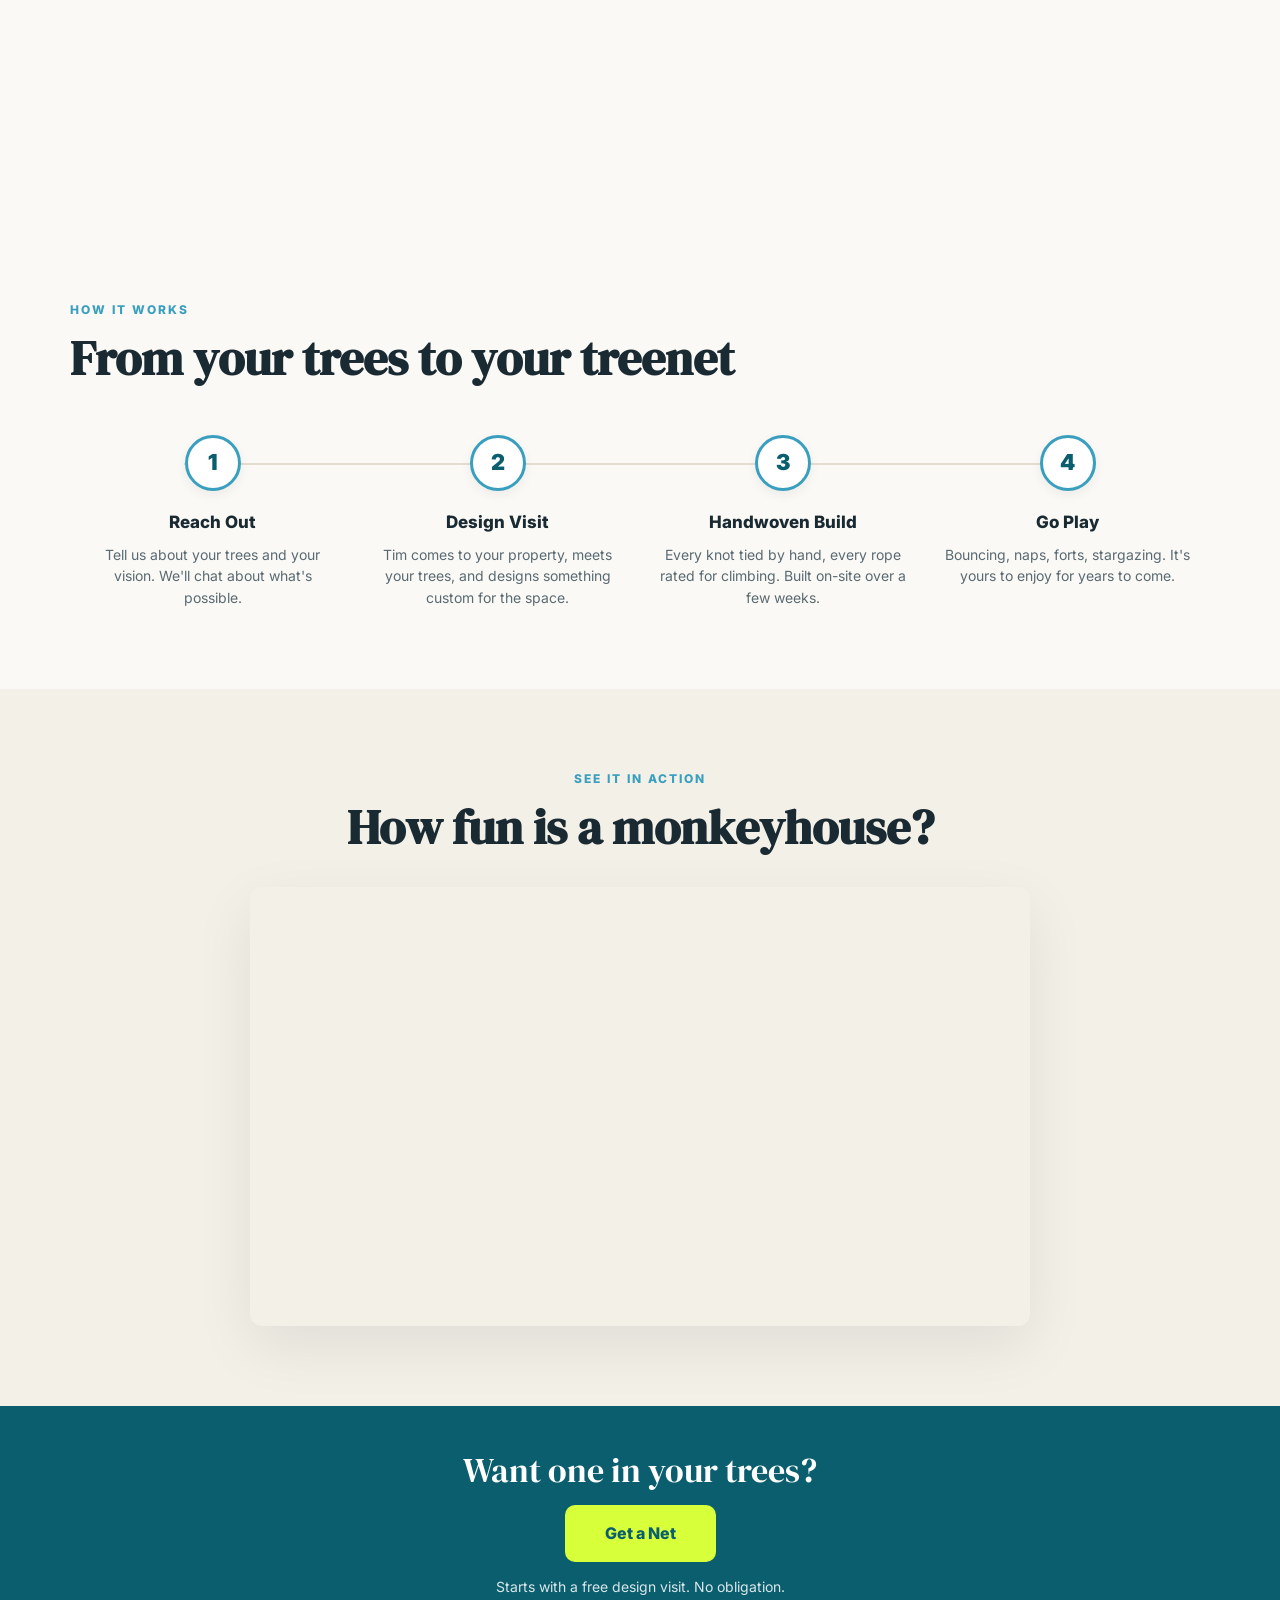
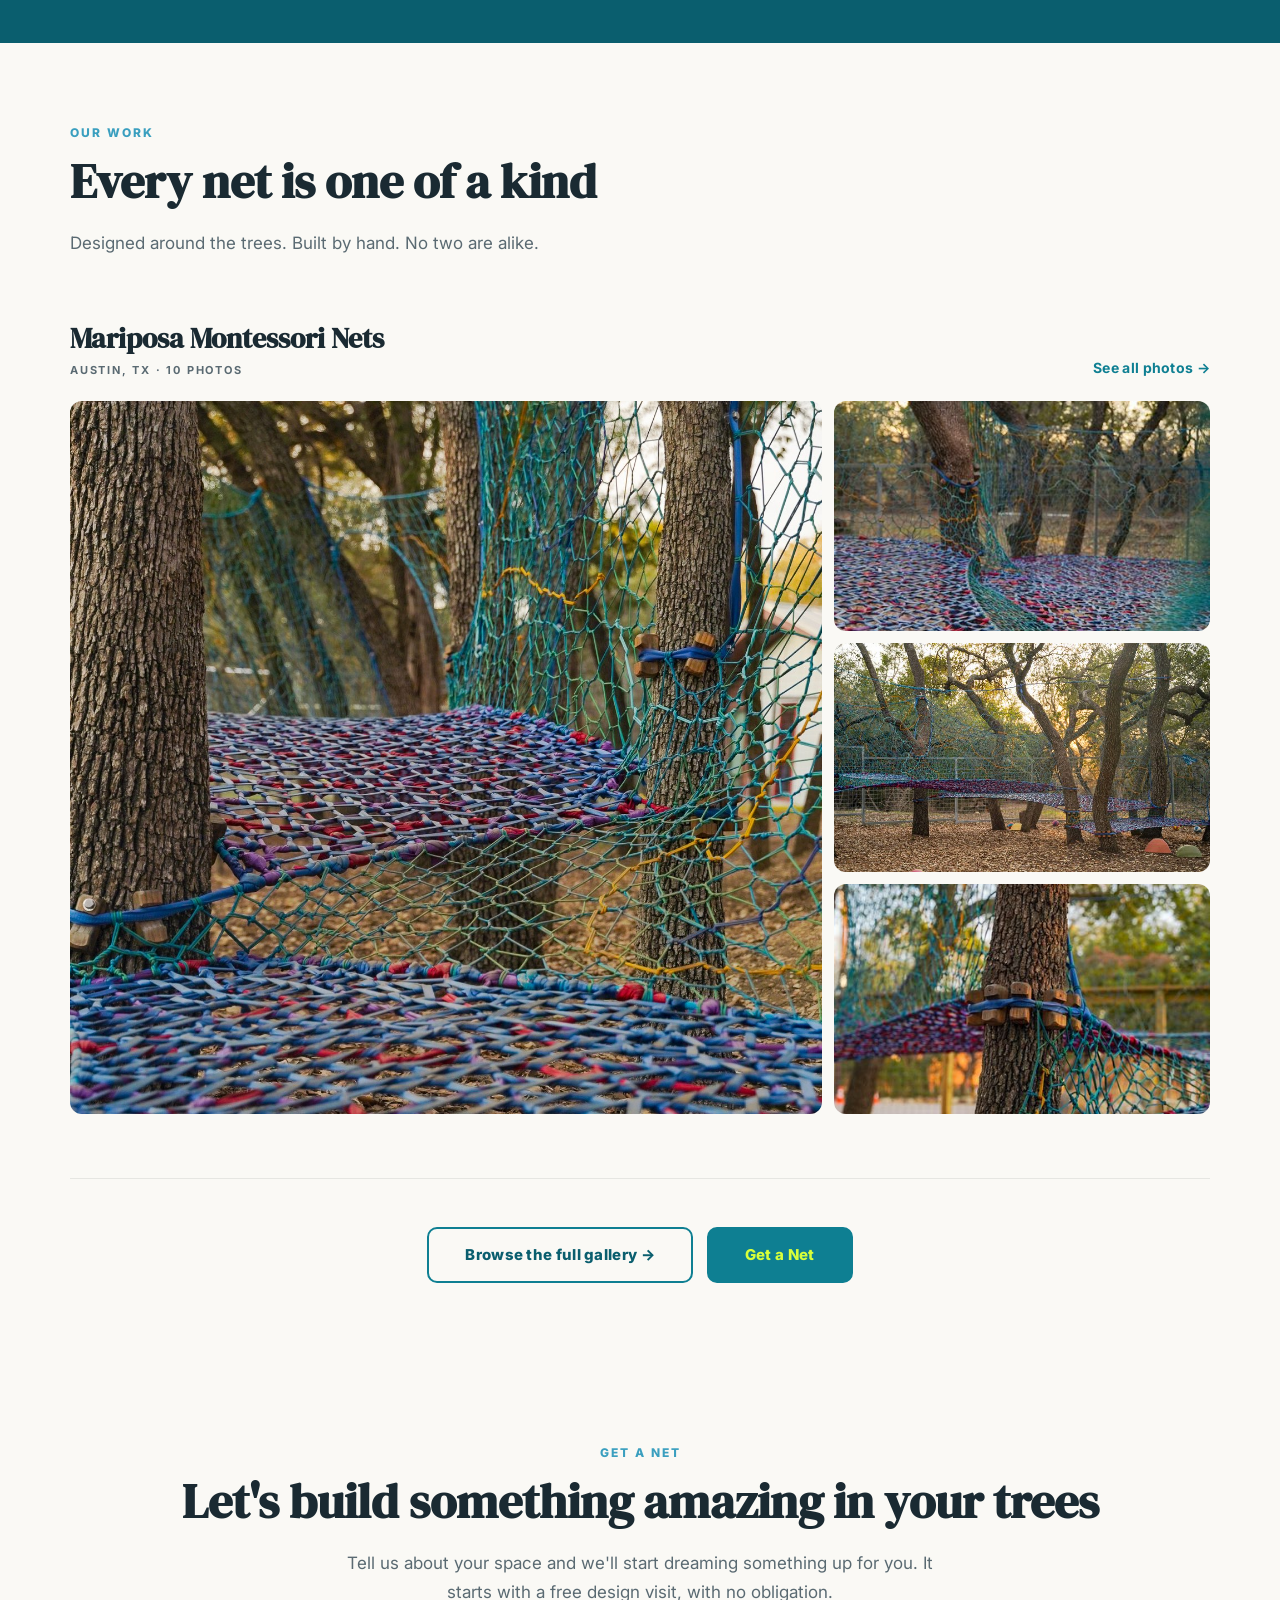
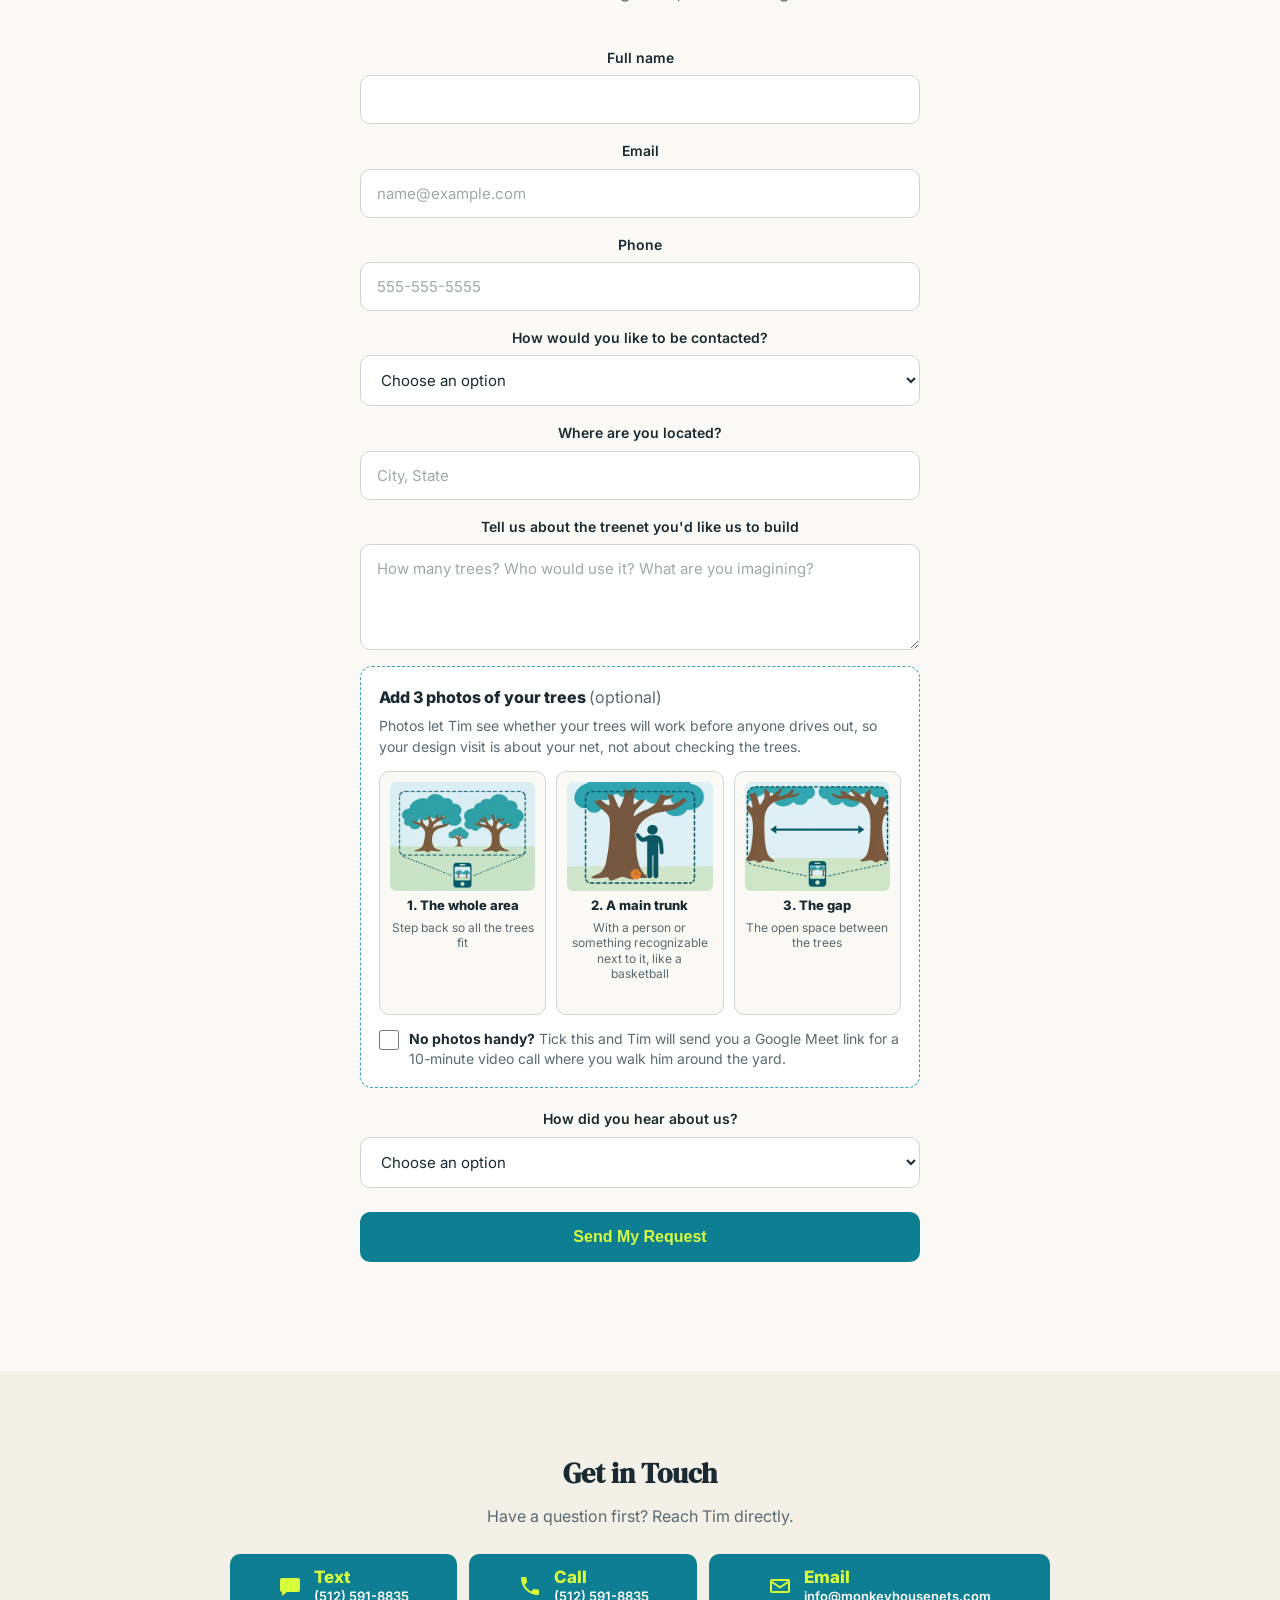
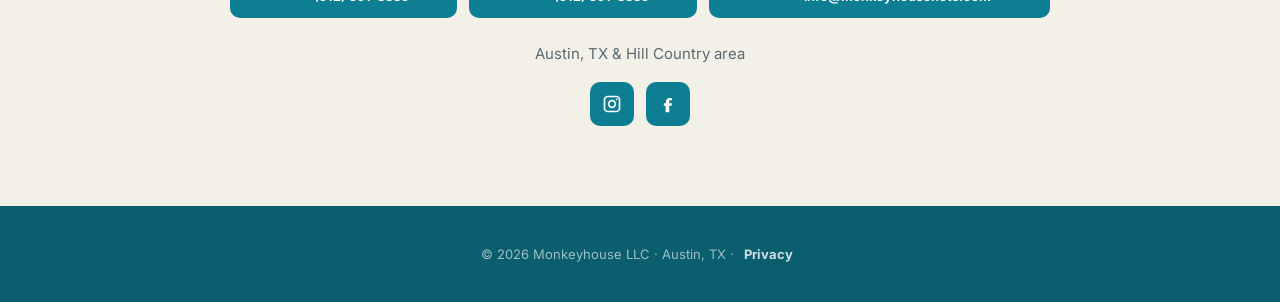
==== commit 43ced2c6: "Phone hero: headline pinned to the photo (41% down, under the treeline) on every phone height Co-Aut" ====
--- a/index.html
+++ b/index.html
@@ -67,11 +67,26 @@
       margin: 14px 0 0; font-size: 15px; font-weight: 600;
       color: #fff; text-shadow: 0 2px 10px rgba(0,0,0,.55);
     }
-    /* Phones: room around the badge, and no small line under the buttons (Tim, 2026-11-11) */
+    /* Phones: a leaner hero so the photo shows: no badge, two short lines, no small note (Tim, 2026-11-11) */
+    .hero .hero-sub-m, .hero-pin { display: none; }
     @media (max-width: 768px) {
-      .hero { padding-top: 30px; }
-      .hero-badge { margin-bottom: 30px; }
-      .hero .hero-note { display: none; }
+      .hero-badge, .hero .hero-sub-d, .hero .hero-note { display: none; }
+      .hero .hero-sub-m { display: block; margin-bottom: 22px; }
+    }
+    /* Shorter phones: the headline rides up toward the sky, so tighten the stack and deepen its shadow */
+    @media (max-width: 768px) and (max-height: 700px) {
+      .first-screen .hero h1 { margin-bottom: 12px; text-shadow: 0 2px 14px rgba(0,0,0,.75), 0 0 40px rgba(0,0,0,.45); }
+      .first-screen .hero .hero-sub-m { margin-bottom: 16px; line-height: 1.45; }
+      .first-screen .hero-ctas { gap: 10px; }
+      .first-screen .btn-primary { padding: 13px 32px; }
+      .first-screen .btn-secondary { padding: 11px 28px; }
+    }
+    /* Small or short phones: tighten so the first screen still fits */
+    @media (max-width: 768px) and (max-height: 620px) {
+      .first-screen .hero h1 { font-size: min(30px, 7.8vw); margin-bottom: 10px; }
+      .first-screen .hero .hero-sub-m { margin-bottom: 14px; }
+      .first-screen .hero-ctas { gap: 8px; }
+      .first-screen .intro-band { padding: 10px 20px; }
     }
     .btn-primary {
       display: inline-block;
@@ -461,8 +476,18 @@
     /* --- RESPONSIVE (page-specific; shared nav/menu/footer rules live in site.css) --- */
     @media (max-width: 768px) {
       .project-see-all { padding: 12px 0; }
-      .hero { min-height: 60vh; padding: 0 20px 40px; background-position: center bottom; }
-      .hero h1 { font-size: clamp(32px, 8vw, 48px); }
+      /* Phones: the first screen is exactly the hero plus the "Out of the house" band,
+         whatever the phone's height. svh = the visible height with the browser bars showing. */
+      .first-screen { display: flex; flex-direction: column; min-height: 100vh; min-height: 100svh; padding-top: var(--nav-h); }
+      .hero { margin-top: 0; flex: 1 0 auto; min-height: 0; padding: 10px 20px 0; background-position: center bottom;
+              align-items: stretch; }
+      /* The headline is pinned to the photo, not the screen: it starts 41% of the way down the hero,
+         which is just under the treeline on every phone height (Tim, 2026-11-11). The spacer shrinks
+         when a short phone has no room, so the buttons never fall off the bottom. */
+      .hero-content { display: flex; flex-direction: column; padding: 0 0 12px; }
+      .hero-content > .hero-pin { display: block; flex: 0 1 41%; }
+      .hero-content > :not(.hero-pin) { flex: none; }
+      .hero h1 { font-size: clamp(24px, 7.8vw, 48px); }
       .hero p { font-size: 16px; }
       .hero-ctas { flex-direction: column; gap: 12px; align-items: flex-start; }
       .btn-primary, .btn-secondary {
@@ -590,11 +615,14 @@
 </nav>
 
 <!-- HERO -->
+<div class="first-screen">
 <section class="hero">
   <div class="hero-content">
+    <div class="hero-pin" aria-hidden="true"></div>
     <div class="hero-badge">Handwoven in Austin, TX</div>
     <h1>Giant rope playgrounds built in your trees</h1>
-    <p>Custom handwoven rope structures suspended between your trees — completely unique to your space, built to last, and an absolute blast for every age.</p>
+    <p class="hero-sub-d">Custom handwoven rope structures suspended between your trees — completely unique to your space, built to last, and an absolute blast for every age.</p>
+    <p class="hero-sub-m">Handwoven in Austin.<br>A blast for every age.</p>
     <div class="hero-ctas">
       <a class="btn-primary" href="#getanet">Get a Net</a>
       <a class="btn-secondary" href="#whats-a-treenet">What's a Treenet?</a>
@@ -609,6 +637,7 @@
   <p class="band-amp">&amp;</p>
   <p class="band-playful">Into the <em>trees</em></p>
 </div>
+</div><!-- /first-screen -->
 
 <!-- WHAT'S A TREENET -->
 <section id="whats-a-treenet" class="whats-section">
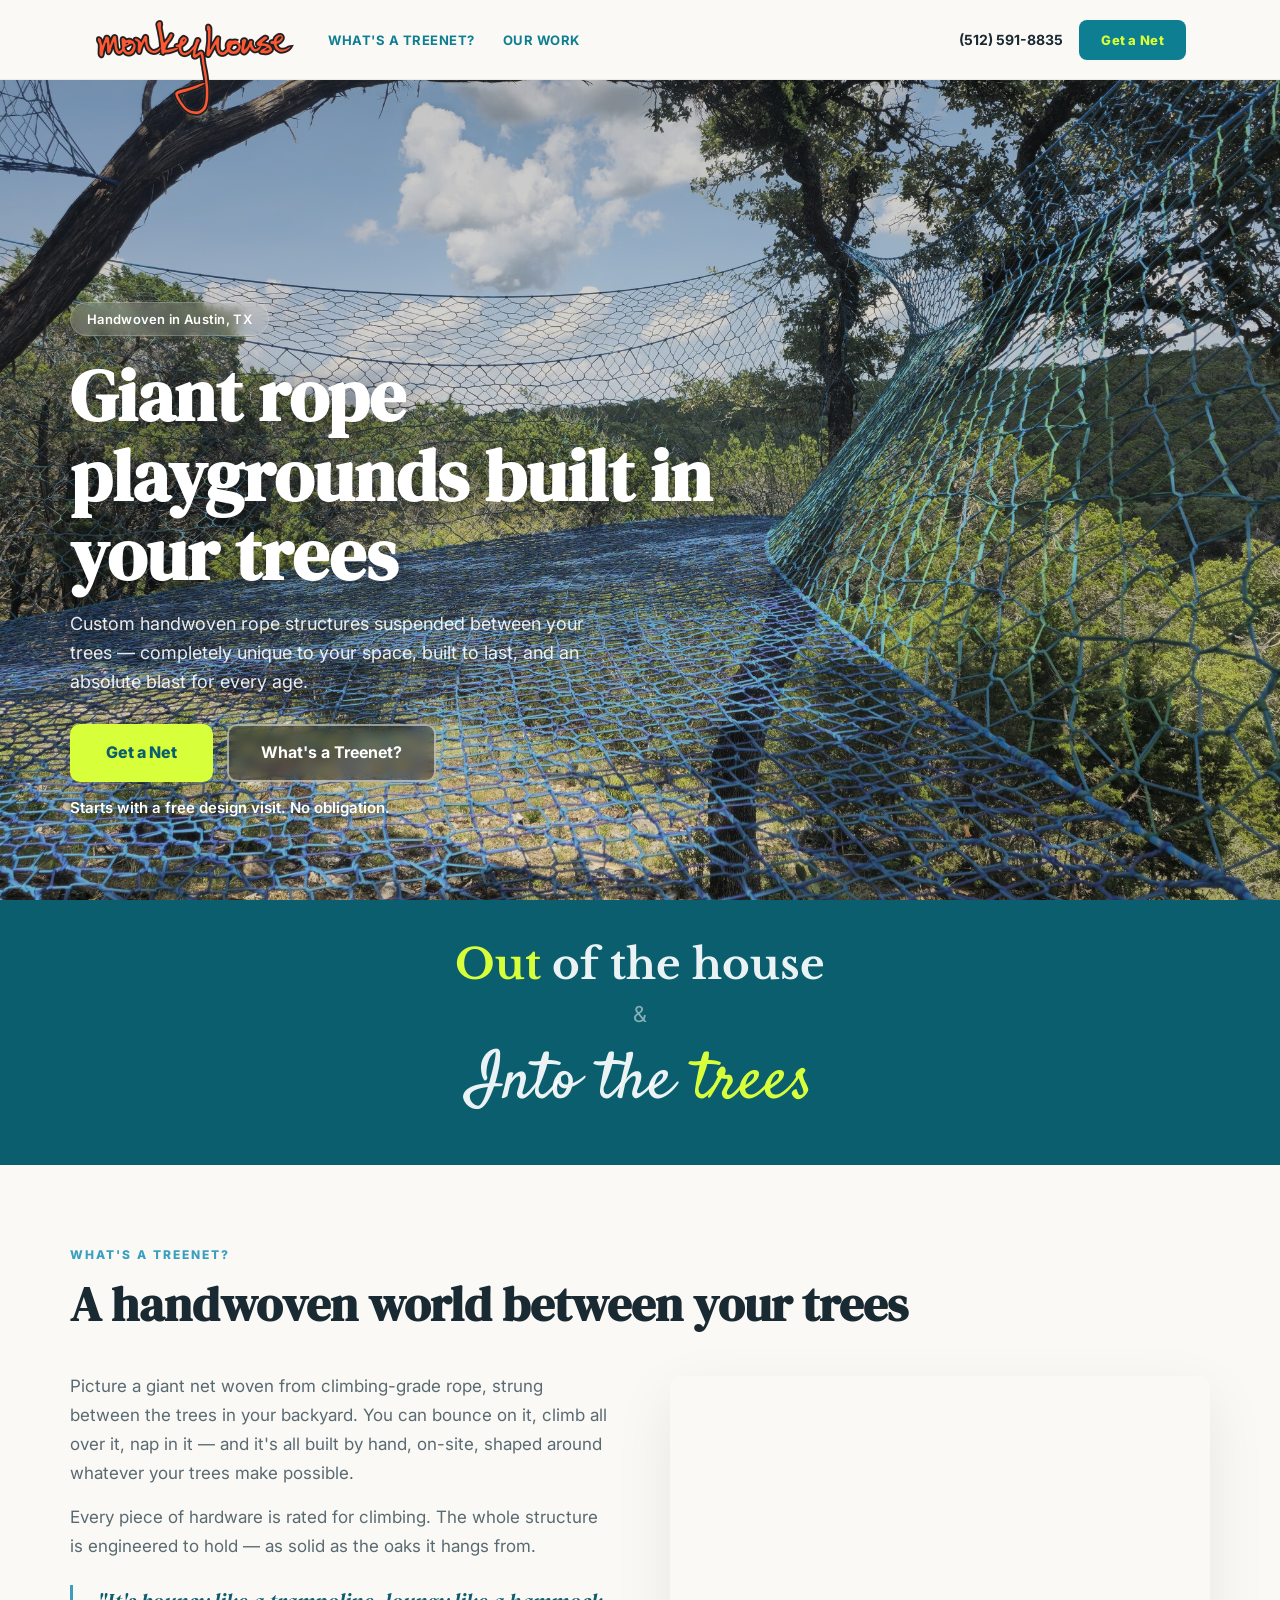
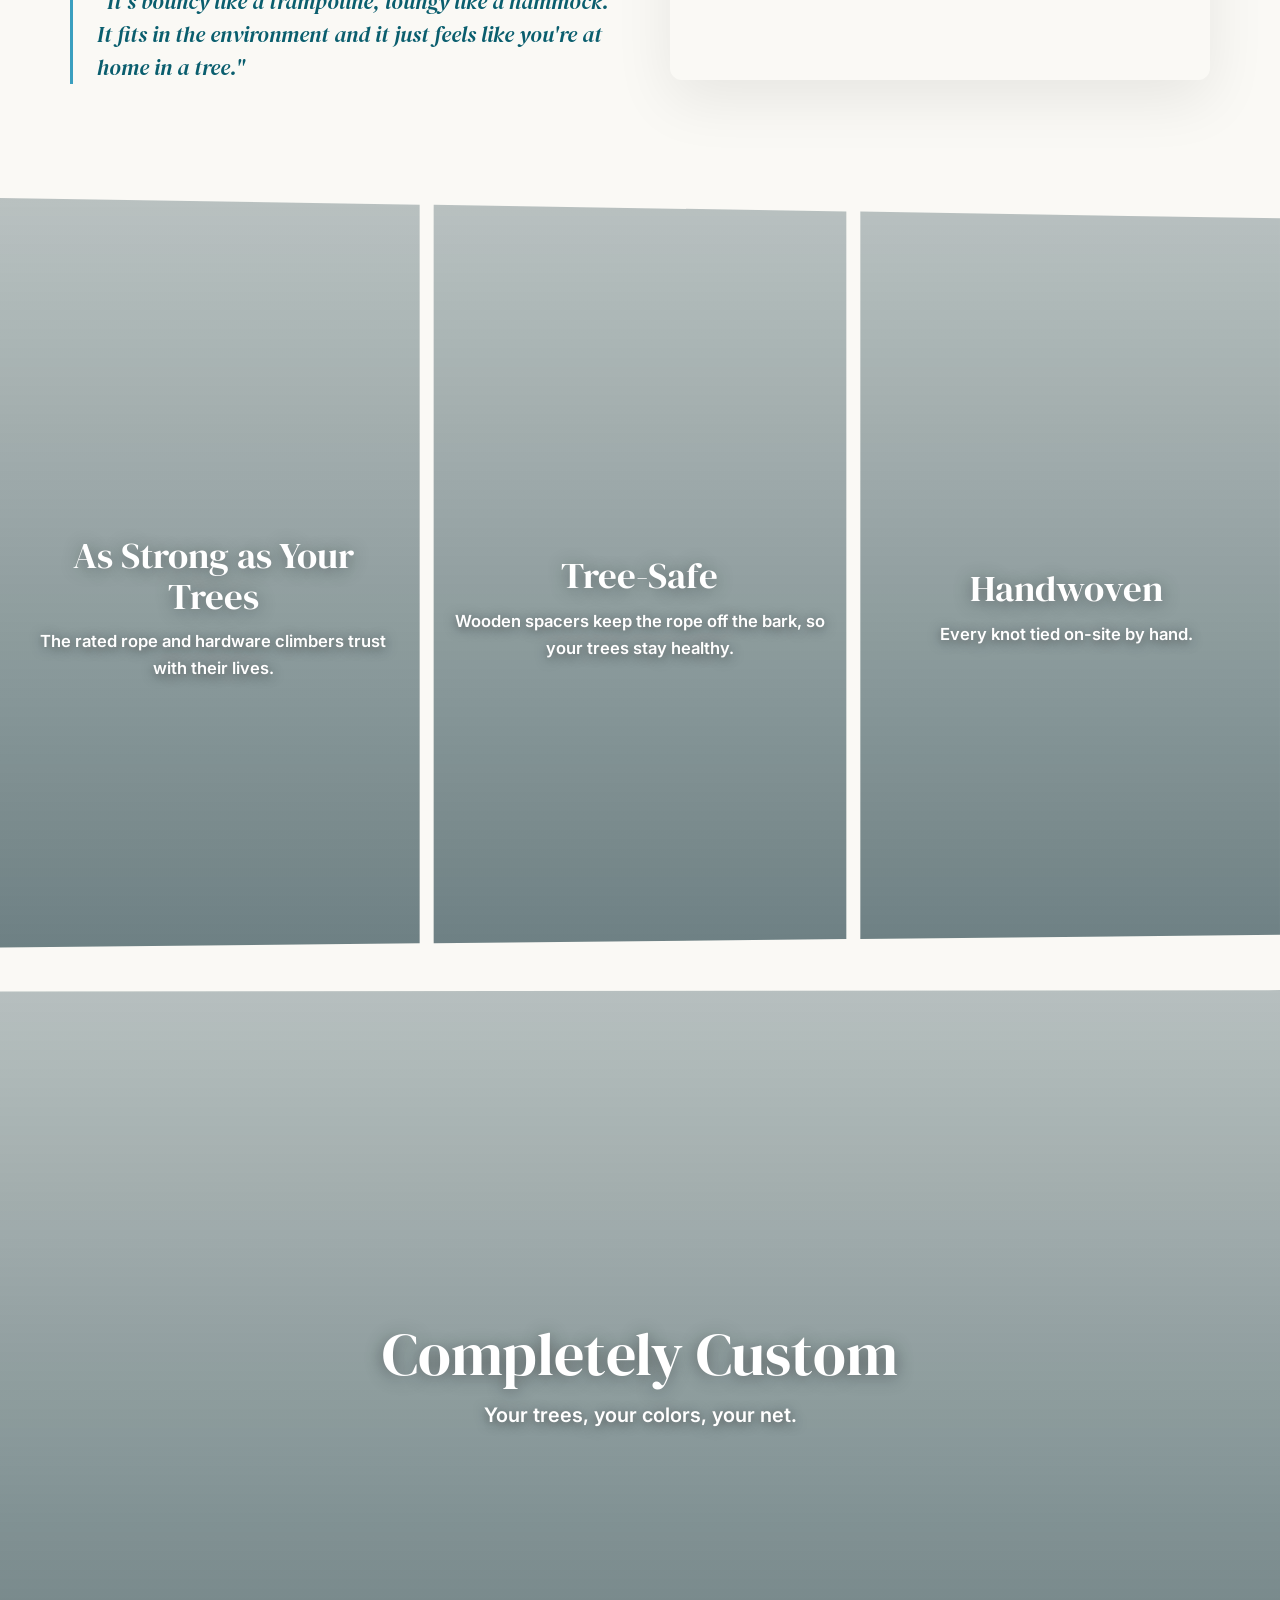
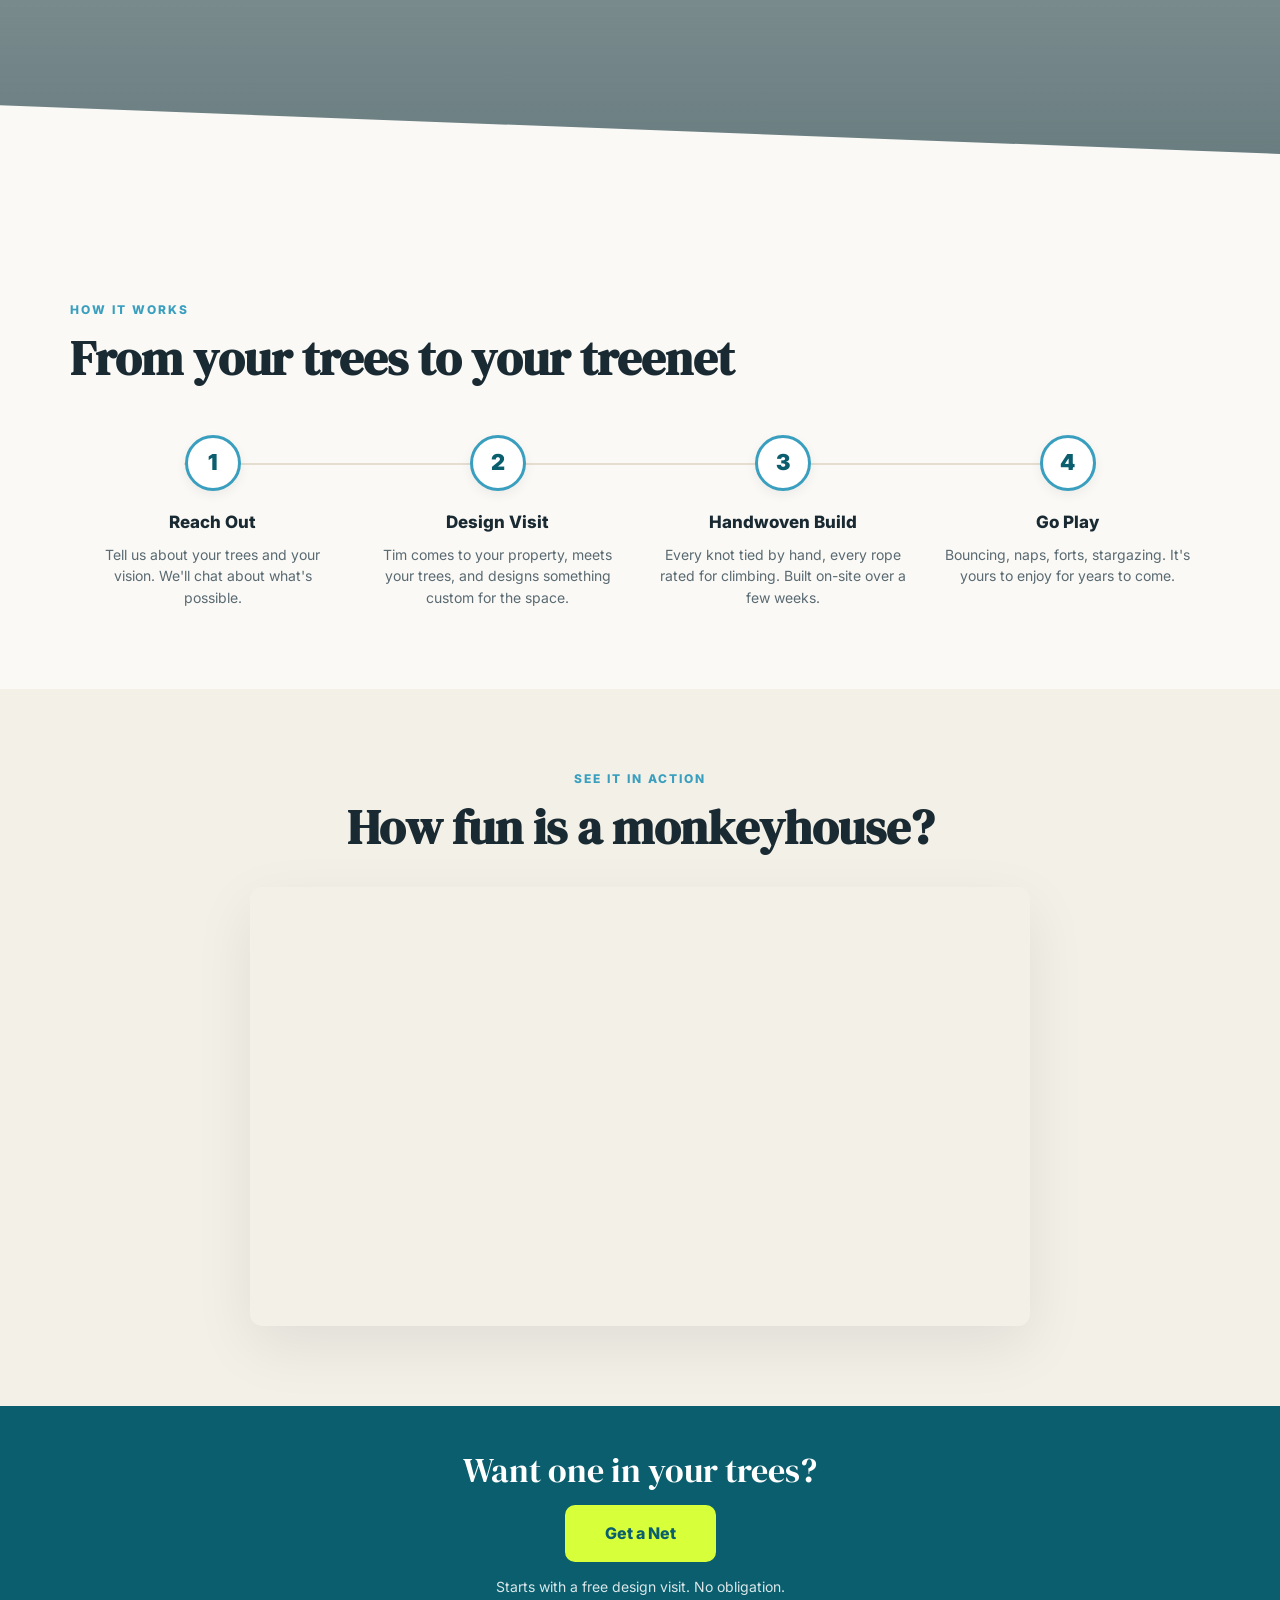
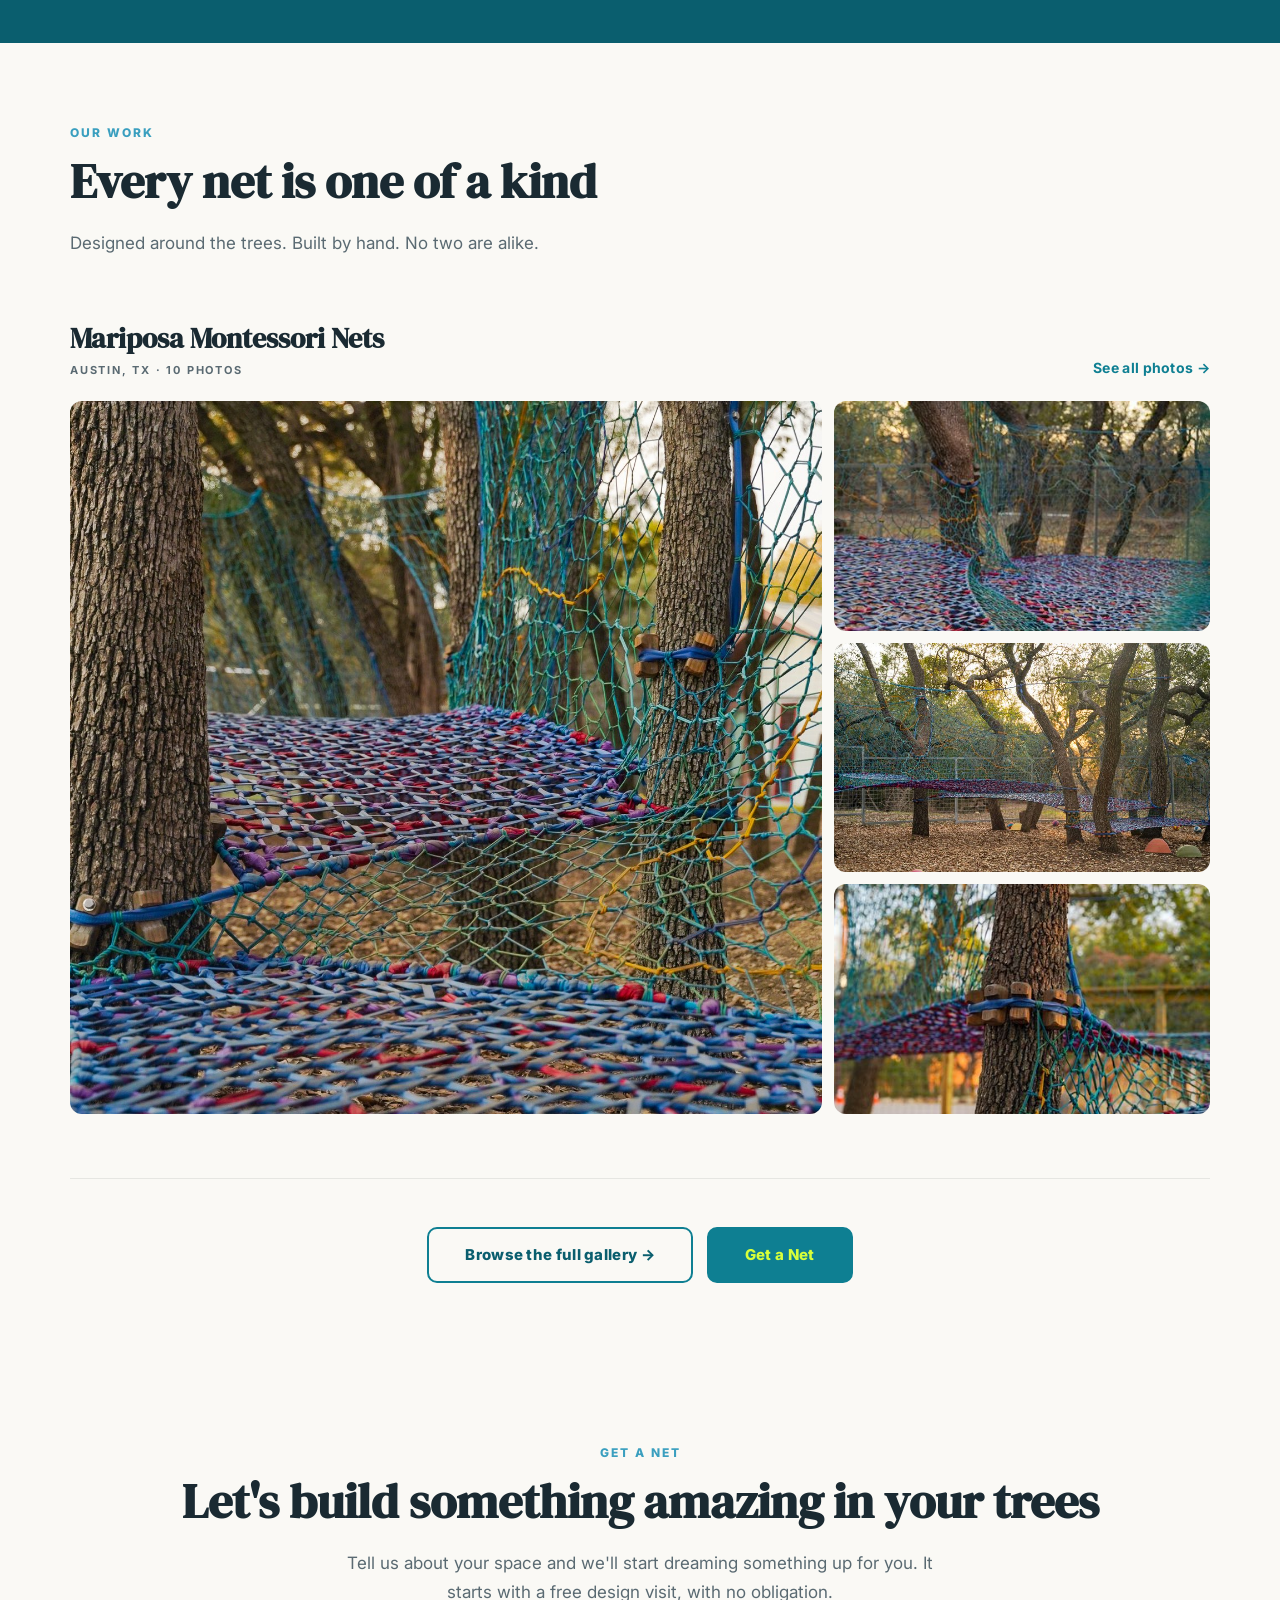
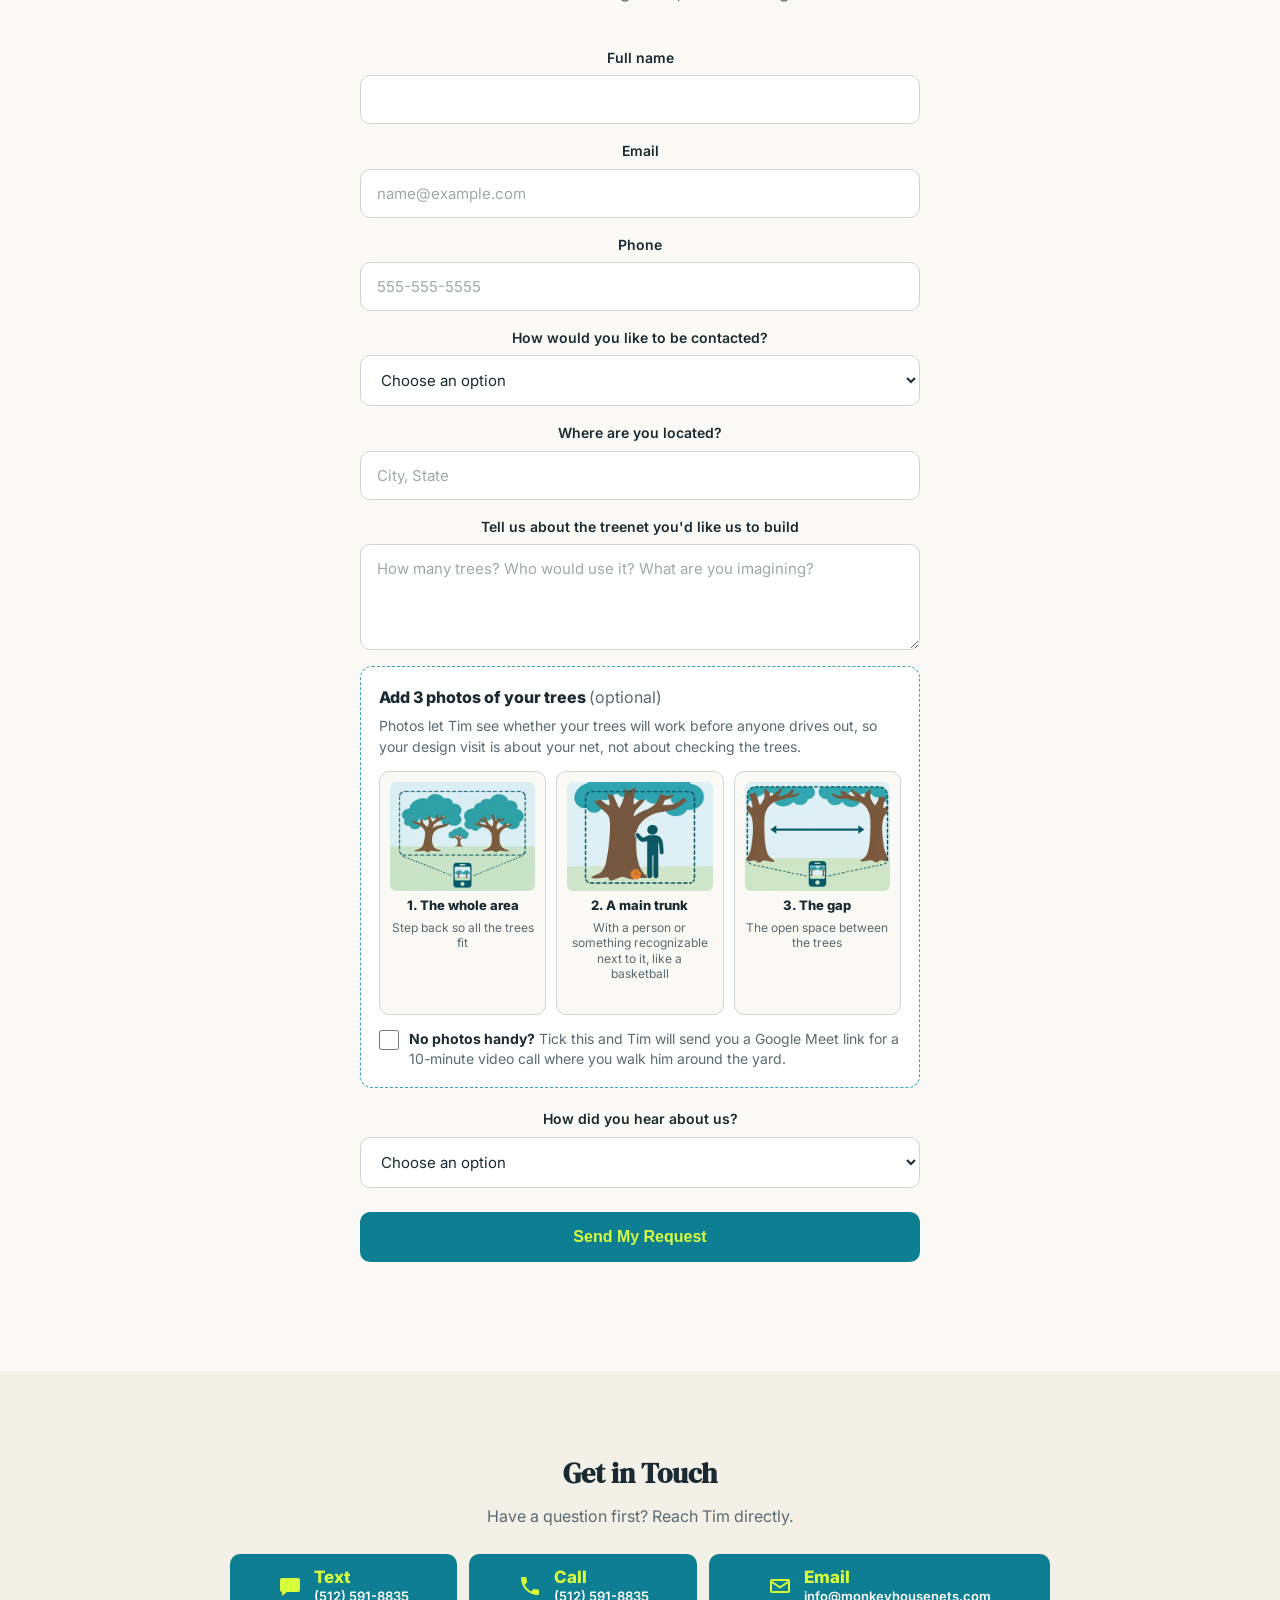
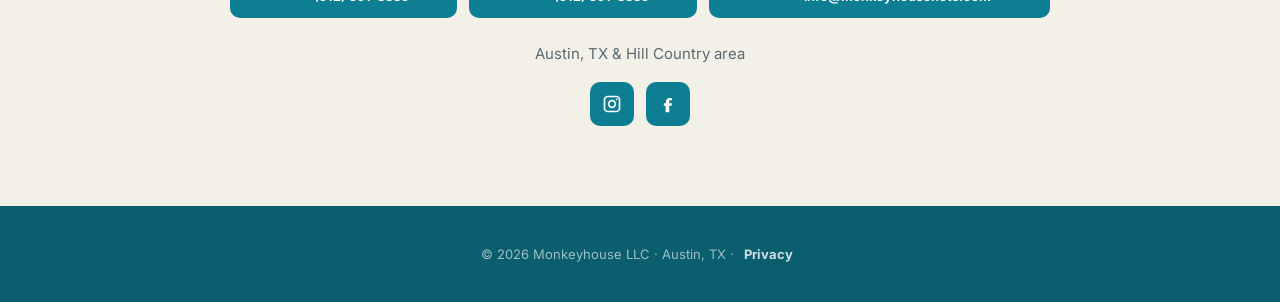
==== commit 5bd8b28a: "Phone hero: headline pin moved up to about 26% (Tim's pick) Co-Authored-By: Claude Fable 5.2 <norepl" ====
--- a/index.html
+++ b/index.html
@@ -481,11 +481,11 @@
       .first-screen { display: flex; flex-direction: column; min-height: 100vh; min-height: 100svh; padding-top: var(--nav-h); }
       .hero { margin-top: 0; flex: 1 0 auto; min-height: 0; padding: 10px 20px 0; background-position: center bottom;
               align-items: stretch; }
-      /* The headline is pinned to the photo, not the screen: it starts 41% of the way down the hero,
-         which is just under the treeline on every phone height (Tim, 2026-11-11). The spacer shrinks
+      /* The headline is pinned to the photo, not the screen: it starts about 26% of the way down the hero
+         on every phone height (Tim picked the spot in the tuner, 2026-11-11). The spacer shrinks
          when a short phone has no room, so the buttons never fall off the bottom. */
       .hero-content { display: flex; flex-direction: column; padding: 0 0 12px; }
-      .hero-content > .hero-pin { display: block; flex: 0 1 41%; }
+      .hero-content > .hero-pin { display: block; flex: 0 1 25%; }
       .hero-content > :not(.hero-pin) { flex: none; }
       .hero h1 { font-size: clamp(24px, 7.8vw, 48px); }
       .hero p { font-size: 16px; }
